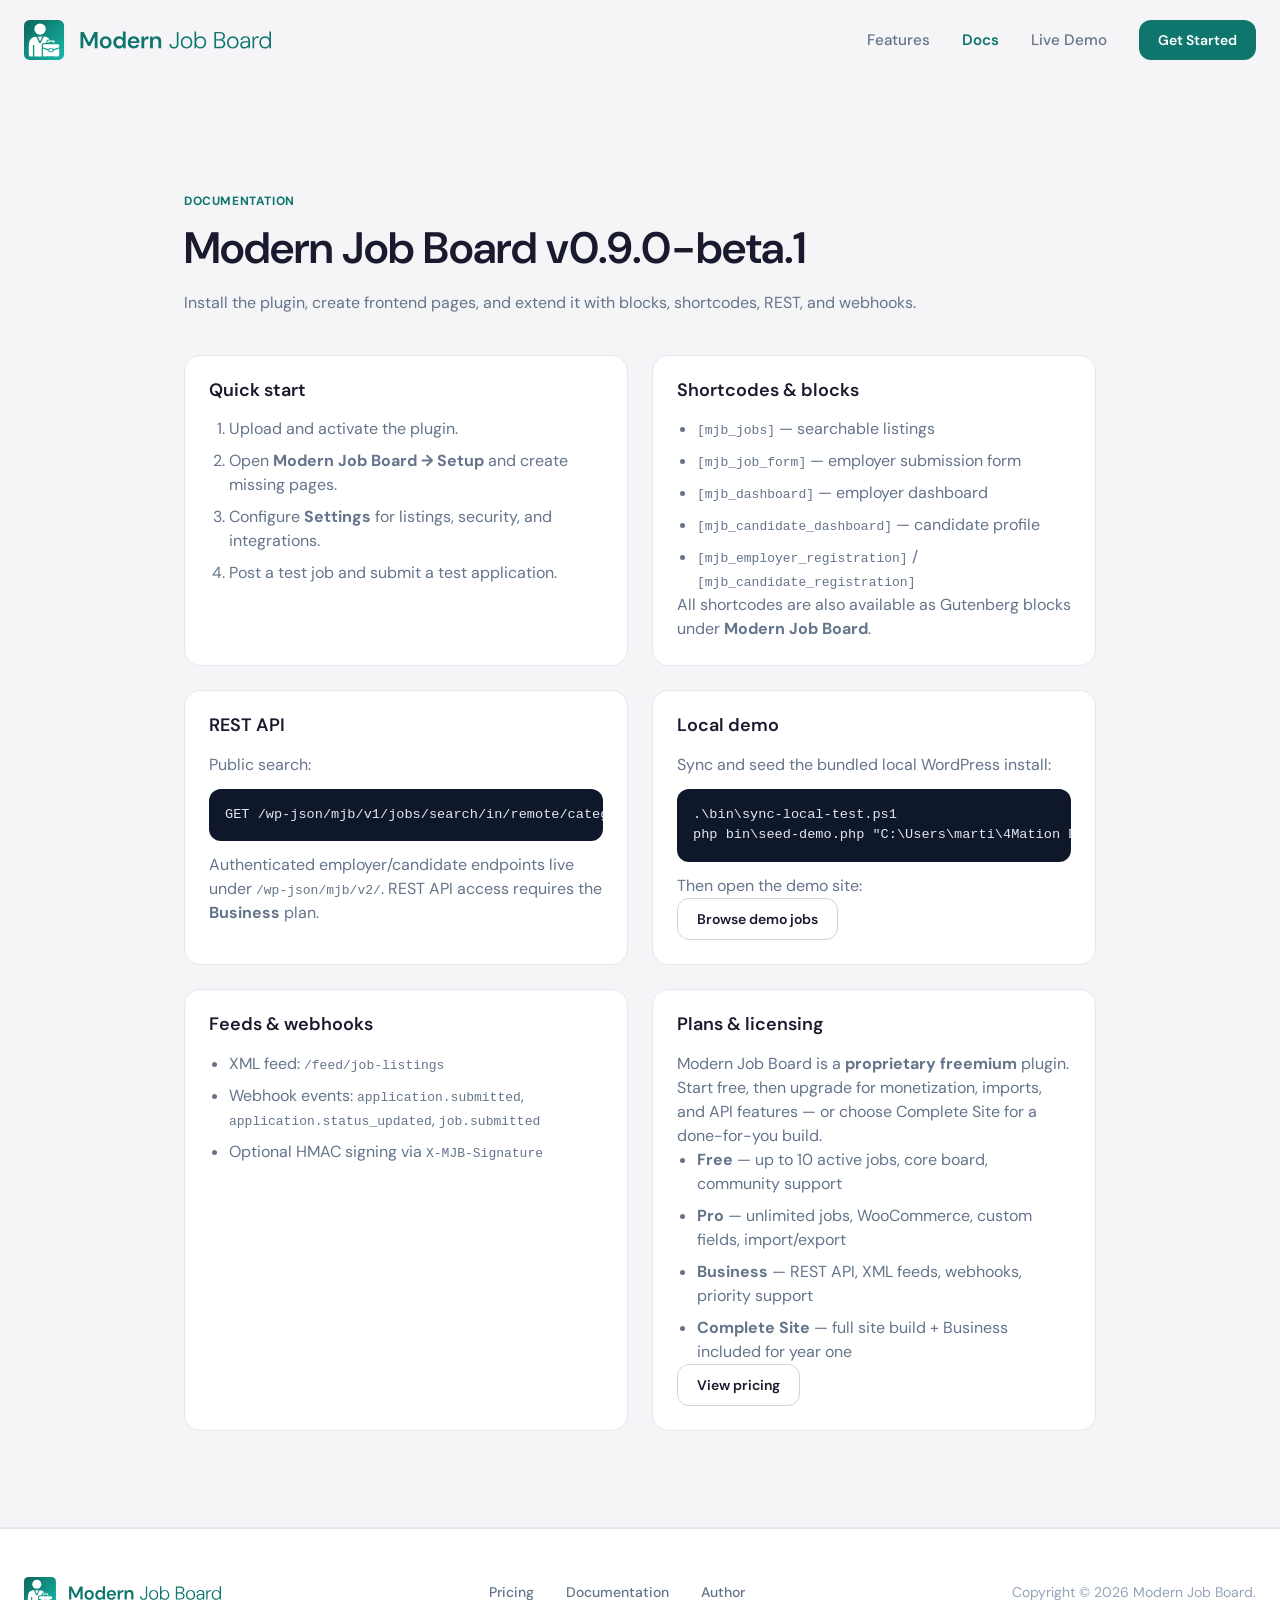
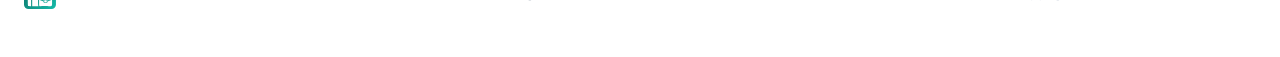
==== docs/index.html @ c2c5f891 "Initial commit: marketing website and docs" ====
<!DOCTYPE html>
<html lang="en">

<head>
    <meta charset="UTF-8">
    <meta name="viewport" content="width=device-width, initial-scale=1.0">
    <title>Documentation – Modern Job Board</title>
    <link rel="preconnect" href="https://fonts.googleapis.com">
    <link rel="preconnect" href="https://fonts.gstatic.com" crossorigin>
    <link
        href="https://fonts.googleapis.com/css2?family=DM+Sans:ital,opsz,wght@0,9..40,400;0,9..40,500;0,9..40,600;0,9..40,700;1,9..40,400&display=swap"
        rel="stylesheet">
    <link rel="stylesheet" href="../css/styles.css">
</head>

<body>
    <nav class="navbar scrolled" id="navbar">
        <div class="container navbar-content">
            <a href="../index.html" class="logo">
                <div class="logo-icon">
                    <img src="../images/MJB%20logo.svg" alt="MJB Logo" />
                </div>
            </a>
            <div class="nav-links desktop-only">
                <a href="../index.html#features">Features</a>
                <a href="index.html" class="active">Docs</a>
                <a href="/jobs/" data-demo-path="/jobs/" target="_blank" rel="noopener noreferrer">Live Demo</a>
                <a href="../index.html#pricing" class="btn btn-primary btn-sm">Get Started</a>
            </div>
        </div>
    </nav>

    <main class="docs-page">
        <section class="section">
            <div class="container docs-container">
                <header class="docs-header">
                    <span class="eyebrow">Documentation</span>
                    <h1>Modern Job Board v0.9.0-beta.1</h1>
                    <p>Install the plugin, create frontend pages, and extend it with blocks, shortcodes, REST, and webhooks.</p>
                </header>

                <div class="docs-grid">
                    <article class="docs-card">
                        <h2>Quick start</h2>
                        <ol class="docs-list">
                            <li>Upload and activate the plugin.</li>
                            <li>Open <strong>Modern Job Board → Setup</strong> and create missing pages.</li>
                            <li>Configure <strong>Settings</strong> for listings, security, and integrations.</li>
                            <li>Post a test job and submit a test application.</li>
                        </ol>
                    </article>

                    <article class="docs-card">
                        <h2>Shortcodes & blocks</h2>
                        <ul class="docs-list">
                            <li><code>[mjb_jobs]</code> — searchable listings</li>
                            <li><code>[mjb_job_form]</code> — employer submission form</li>
                            <li><code>[mjb_dashboard]</code> — employer dashboard</li>
                            <li><code>[mjb_candidate_dashboard]</code> — candidate profile</li>
                            <li><code>[mjb_employer_registration]</code> / <code>[mjb_candidate_registration]</code></li>
                        </ul>
                        <p>All shortcodes are also available as Gutenberg blocks under <strong>Modern Job Board</strong>.</p>
                    </article>

                    <article class="docs-card">
                        <h2>REST API</h2>
                        <p>Public search:</p>
                        <pre class="docs-code">GET /wp-json/mjb/v1/jobs/search/in/remote/category/engineering/type/full-time/</pre>
                        <p>Authenticated employer/candidate endpoints live under <code>/wp-json/mjb/v2/</code>. REST API access requires the <strong>Business</strong> plan.</p>
                    </article>

                    <article class="docs-card">
                        <h2>Local demo</h2>
                        <p>Sync and seed the bundled local WordPress install:</p>
                        <pre class="docs-code">.\bin\sync-local-test.ps1
php bin\seed-demo.php "C:\Users\marti\4Mation Digital\mjb-local-test"</pre>
                        <p>Then open the demo site:</p>
                        <p><a href="/jobs/" data-demo-path="/jobs/" class="btn btn-outline btn-sm">Browse demo jobs</a></p>
                    </article>

                    <article class="docs-card">
                        <h2>Feeds & webhooks</h2>
                        <ul class="docs-list">
                            <li>XML feed: <code>/feed/job-listings</code></li>
                            <li>Webhook events: <code>application.submitted</code>, <code>application.status_updated</code>, <code>job.submitted</code></li>
                            <li>Optional HMAC signing via <code>X-MJB-Signature</code></li>
                        </ul>
                    </article>

                    <article class="docs-card">
                        <h2>Plans &amp; licensing</h2>
                        <p>Modern Job Board is a <strong>proprietary freemium</strong> plugin. Start free, then upgrade for monetization, imports, and API features — or choose Complete Site for a done-for-you build.</p>
                        <ul class="docs-list">
                            <li><strong>Free</strong> — up to 10 active jobs, core board, community support</li>
                            <li><strong>Pro</strong> — unlimited jobs, WooCommerce, custom fields, import/export</li>
                            <li><strong>Business</strong> — REST API, XML feeds, webhooks, priority support</li>
                            <li><strong>Complete Site</strong> — full site build + Business included for year one</li>
                        </ul>
                        <p><a href="../index.html#pricing" class="btn btn-outline btn-sm">View pricing</a></p>
                    </article>
                </div>
            </div>
        </section>
    </main>

    <footer>
        <div class="container footer-content">
            <div class="footer-brand">
                <div class="logo-icon sm">
                    <img src="../images/MJB%20logo.svg" alt="MJB Logo" />
                </div>
            </div>
            <div class="footer-links">
                <a href="../index.html#pricing">Pricing</a>
                <a href="index.html">Documentation</a>
                <a href="https://martinorton.com">Author</a>
            </div>
            <div class="footer-copy">Copyright © 2026 Modern Job Board.</div>
        </div>
    </footer>

    <script src="../js/script.js"></script>
</body>

</html>
---- css/styles.css ----
/* Reset & Variables */
:root {
    --primary: #0F766E;
    --primary-hover: #0d6960;
    --primary-light: rgba(15, 118, 110, 0.08);
    --primary-surface: #E0F2F1;
    --accent: #F97316;
    --accent-light: rgba(249, 115, 22, 0.1);
    --bg-neutral: #F5F5F7;
    --bg-white: #FFFFFF;
    --text-primary: #1a1a2e;
    --text-secondary: #64748b;
    --text-muted: #94a3b8;
    --border: #e2e8f0;
    --border-strong: #cbd5e1;
    --success: #22c55e;

    --font-sans: 'DM Sans', sans-serif;
    --font-serif: var(--font-sans);

    --container-max: 1280px;
    --spacing-section: 6rem;
    --hero-card-accent-bg: #a9d1cf;
    --mjb-hero-edge: 2.5rem;
    --mjb-navbar-height: 5rem;
    --mjb-admin-bar-height: 0px;
    --mjb-header-offset: calc(var(--mjb-admin-bar-height) + var(--mjb-navbar-height));

    --heading-weight: 600;
    --heading-line-height: 1.2;
}

/* WordPress admin bar (logged-in frontend only) */
@media screen and (max-width: 782px) {
    body.admin-bar {
        --mjb-admin-bar-height: var(--wp-admin--admin-bar--height, 46px);
    }
}

@media screen and (min-width: 783px) {
    body.admin-bar {
        --mjb-admin-bar-height: var(--wp-admin--admin-bar--height, 32px);
    }
}

*,
*::before,
*::after {
    box-sizing: border-box;
    margin: 0;
    padding: 0;
}

body {
    font-family: var(--font-sans);
    color: var(--text-primary);
    background-color: var(--bg-neutral);
    line-height: 1.5;
    -webkit-font-smoothing: antialiased;
}

::selection {
    background-color: var(--primary-light);
    color: var(--primary);
}

::-moz-selection {
    background-color: var(--primary-light);
    color: var(--primary);
}

h1,
h2,
h3,
h4,
h5,
h6,
.wp-block-heading {
    font-family: var(--font-sans);
    font-weight: var(--heading-weight);
    line-height: var(--heading-line-height);
    color: var(--text-primary);
}

h1 {
    font-size: clamp(2rem, 4vw, 2.75rem);
}

h2 {
    font-size: clamp(1.625rem, 2.5vw, 2.25rem);
}

h3 {
    font-size: 1.25rem;
}

h4 {
    font-size: 1.125rem;
}

h5 {
    font-size: 1rem;
}

h6 {
    font-size: 0.875rem;
}

a {
    text-decoration: none;
    color: inherit;
    transition: color 0.2s ease;
}

@media (prefers-reduced-motion: reduce) {
    *,
    *::before,
    *::after {
        animation-duration: 0.01ms !important;
        animation-iteration-count: 1 !important;
        transition-duration: 0.01ms !important;
        scroll-behavior: auto !important;
    }

    .reveal {
        opacity: 1;
        transform: none;
    }
}

/* Utilities */
.container,
.wp-block-group.container {
    max-width: var(--container-max);
    margin: 0 auto;
    padding: 0 1.5rem;
    width: 100%;
    box-sizing: border-box;
}

.wp-block-group.container > .wp-block-group__inner-container {
    max-width: none;
    margin: 0;
    padding: 0;
    width: 100%;
    box-sizing: border-box;
}

.wp-block-group.alignfull {
    width: 100%;
    max-width: none;
}

.wp-block-group.alignfull > .wp-block-group__inner-container {
    width: 100%;
    max-width: none;
    padding-left: 0;
    padding-right: 0;
}

.site-main .wp-block-group__inner-container {
    display: contents;
}

.site-main .wp-block-group.alignfull {
    width: 100%;
}

.site-main .wp-block-group.container {
    display: block;
    width: 100%;
}

.site-main .wp-block-html {
    display: block;
    width: 100%;
    max-width: none;
    margin: 0;
}

.section {
    padding: var(--spacing-section) 0;
    border-bottom: 1px solid var(--border);
    scroll-margin-top: var(--mjb-header-offset, 5rem);
}

.bg-white {
    background-color: var(--bg-white);
}

.bg-neutral {
    background-color: var(--bg-neutral);
}

/* Buttons */
.btn {
    display: inline-flex;
    align-items: center;
    gap: 0.5rem;
    padding: 0.75rem 1.5rem;
    border-radius: 0.75rem;
    font-weight: 600;
    font-size: 0.95rem;
    cursor: pointer;
    transition:
        background-color 0.2s ease,
        border-color 0.2s ease,
        color 0.2s ease,
        box-shadow 0.25s cubic-bezier(0.16, 1, 0.3, 1),
        transform 0.2s cubic-bezier(0.16, 1, 0.3, 1);
    border: none;
    will-change: transform;
}

.btn:active,
.btn.is-pressed {
    transform: scale(0.97) translateY(0);
    box-shadow: none;
}

.job-item.is-active,
.job-item:focus-visible {
    background: var(--primary-surface);
    border-color: rgba(15, 118, 110, 0.2);
    outline: 2px solid rgba(15, 118, 110, 0.35);
    outline-offset: 2px;
}

.btn-primary {
    background-color: var(--primary);
    color: white;
}

.btn-primary:hover {
    background-color: var(--primary-hover);
    transform: translateY(-2px);
    box-shadow: 0 8px 16px -4px rgba(15, 118, 110, 0.35);
}

.btn-primary:active {
    transform: scale(0.97) translateY(0);
}

.btn-outline {
    background-color: white;
    border: 1px solid var(--border-strong);
    color: var(--text-primary);
}

.btn-outline:hover {
    border-color: var(--primary);
    background-color: var(--bg-neutral);
    transform: translateY(-2px);
    box-shadow: 0 6px 14px -6px rgba(15, 118, 110, 0.18);
    color: var(--primary);
}

.btn-outline:active {
    transform: scale(0.97) translateY(0);
}

.btn-white {
    background-color: white;
    color: var(--primary);
}

.btn-white:hover {
    background-color: var(--bg-neutral);
    transform: translateY(-2px) scale(1.02);
    box-shadow: 0 8px 20px rgba(0, 0, 0, 0.12);
}

.btn-white:active {
    transform: scale(0.97) translateY(0);
}

.btn-sm {
    padding: 0.6rem 1.2rem;
    font-size: 0.875rem;
}

.btn-lg {
    padding: 0.9rem 2rem;
    font-size: 1rem;
}

.btn-block {
    display: flex;
    width: 100%;
    justify-content: center;
}

/* Navbar */
.navbar {
    position: fixed;
    top: var(--mjb-admin-bar-height);
    left: 0;
    right: 0;
    z-index: 1000;
    padding: 1.25rem 0;
    transition: all 0.3s ease;
}

.navbar.scrolled {
    background-color: rgba(255, 255, 255, 0.9);
    backdrop-filter: blur(10px);
    border-bottom: 1px solid var(--border);
    padding: 0.75rem 0;
    box-shadow: 0 1px 3px rgba(0, 0, 0, 0.05);
}

.navbar-content {
    display: flex;
    justify-content: space-between;
    align-items: center;
}

.logo {
    display: flex;
    align-items: center;
    gap: 0.75rem;
    font-family: var(--font-sans);
    font-size: 1.25rem;
    color: var(--text-primary);
    transition: opacity 0.2s ease, transform 0.2s ease;
}

.logo:hover {
    opacity: 0.88;
    transform: translateY(-1px);
}

.logo-icon {
    height: 2.5rem;
    display: flex;
    align-items: center;
    justify-content: center;
}

.logo-icon img,
.logo-icon .custom-logo {
    height: 100%;
    width: auto;
}

.logo--custom .custom-logo-link {
    display: flex;
    align-items: center;
    line-height: 0;
}

.nav-links {
    display: flex;
    align-items: center;
    gap: 2rem;
}

.nav-links a:not(.btn) {
    position: relative;
    color: var(--text-secondary);
    font-weight: 500;
    font-size: 0.95rem;
    transition: color 0.2s ease;
}

.nav-links a:not(.btn)::after {
    content: "";
    position: absolute;
    left: 0;
    bottom: -0.35rem;
    width: 100%;
    height: 2px;
    border-radius: 1px;
    background: var(--primary);
    transform: scaleX(0);
    transform-origin: left center;
    transition: transform 0.28s cubic-bezier(0.16, 1, 0.3, 1);
}

.nav-links a:not(.btn):hover {
    color: var(--primary);
}

.nav-links a:not(.btn):hover::after {
    transform: scaleX(1);
}

.desktop-only {
    display: flex;
}

.mobile-toggle {
    display: none;
    background: none;
    border: none;
    cursor: pointer;
    color: var(--text-primary);
}

.mobile-menu {
    display: none;
    position: absolute;
    top: 100%;
    left: 0;
    right: 0;
    background: white;
    border-bottom: 1px solid var(--border);
    padding: 1.5rem;
    flex-direction: column;
    gap: 1rem;
    box-shadow: 0 10px 15px -3px rgba(0, 0, 0, 0.1);
}

.mobile-menu.open {
    display: flex;
}

.mobile-link {
    font-size: 1.125rem;
    font-weight: 500;
    padding: 0.5rem 0;
    border-bottom: 1px solid var(--bg-neutral);
}

.hidden {
    display: none;
}

/* Live Demo navbar */
.navbar--demo,
body.mjb-demo .navbar {
    background-color: rgba(255, 255, 255, 0.9);
    backdrop-filter: blur(10px);
    border-bottom: 1px solid var(--border);
    padding: 0.75rem 0;
    box-shadow: 0 1px 3px rgba(0, 0, 0, 0.05);
}

.navbar-content--demo {
    display: grid;
    grid-template-columns: 1fr auto 1fr;
    align-items: center;
    gap: 1.5rem;
}

.navbar-content--demo .logo {
    justify-self: start;
}

.navbar-content--demo .nav-links--center {
    justify-self: center;
}

.navbar-content--demo .nav-actions {
    justify-self: end;
    display: flex;
    align-items: center;
    gap: 0.75rem;
}

.btn-icon {
    justify-content: center;
    min-width: 2.5rem;
    padding-left: 0.6rem;
    padding-right: 0.6rem;
}

.btn-icon .nav-icon {
    display: block;
    flex-shrink: 0;
}

.mobile-link.active {
    color: var(--primary);
    font-weight: 600;
}

/* Hero */
.hero {
    background-color: var(--primary-surface);
    padding-top: 8rem;
    padding-bottom: 5rem;
    overflow: hidden;
}

/* Compact content hero (50% home hero height) */
.mjb-content-hero {
    position: relative;
    width: 100%;
    margin: 0 0 3rem;
    padding: 0;
    overflow: hidden;
    background: var(--primary-surface);
}

.mjb-content-hero__inner {
    position: relative;
    z-index: 2;
    padding-top: calc(var(--mjb-navbar-height, 5rem) + var(--mjb-hero-edge, 2.5rem));
    padding-bottom: var(--mjb-hero-edge, 2.5rem);
}

.mjb-content-hero__title {
    margin: 0 0 0.75rem;
    font-family: var(--font-sans);
    font-size: clamp(2rem, 4vw, 2.75rem);
    line-height: 1.15;
    color: var(--text-primary);
}

.mjb-content-hero__intro {
    margin: 0;
    max-width: 42rem;
    font-size: 1.125rem;
    line-height: 1.6;
    color: var(--text-secondary);
}

.hero-grid {
    display: grid;
    grid-template-columns: 1fr 1fr;
    gap: 5rem;
    align-items: center;
}

.badge {
    display: inline-flex;
    align-items: center;
    gap: 0.5rem;
    background-color: var(--primary-light);
    border: 1px solid rgba(15, 118, 110, 0.2);
    color: var(--primary);
    padding: 0.375rem 0.875rem;
    border-radius: 999px;
    font-size: 0.75rem;
    font-weight: 700;
    text-transform: uppercase;
    letter-spacing: 0.05em;
    margin-bottom: 1.5rem;
}

.badge-dot {
    width: 6px;
    height: 6px;
    background-color: var(--primary);
    border-radius: 50%;
    animation: pulse 2s infinite;
}

@keyframes pulse {
    0% {
        opacity: 1;
    }

    50% {
        opacity: 0.5;
    }

    100% {
        opacity: 1;
    }
}

.hero-title {
    font-size: 3.5rem;
    margin-bottom: 1.5rem;
    color: var(--text-primary);
}

.italic-highlight {
    font-family: var(--font-sans);
    font-style: normal;
    color: var(--primary);
}

.hero-text {
    font-size: 1.125rem;
    color: var(--text-secondary);
    margin-bottom: 2rem;
    max-width: 32rem;
}

.hero-actions {
    display: flex;
    gap: 1rem;
}

.hero-card {
    background: white;
    border: 1px solid var(--border);
    border-radius: 1rem;
    padding: 1.5rem;
    box-shadow: 0 20px 25px -5px rgba(0, 0, 0, 0.1), 0 10px 10px -5px rgba(0, 0, 0, 0.04);
    position: relative;
    z-index: 10;
}

.hero-visual {
    position: relative;
}

.hero-bg-accents>div {
    position: absolute;
    width: 100%;
    height: 100%;
    border-radius: 1rem;
    z-index: 0;
}

.bg-accent-1 {
    top: -20px;
    right: -20px;
    background: rgba(15, 118, 110, 0.05);
    transform: rotate(3deg);
}

.bg-accent-2 {
    bottom: -20px;
    left: -20px;
    background: var(--hero-card-accent-bg);
    transform: rotate(-2deg);
}

.card-header {
    display: flex;
    align-items: center;
    gap: 1rem;
    margin-bottom: 1.5rem;
    padding-bottom: 1rem;
    border-bottom: 1px solid var(--border);
}

.company-logo {
    width: 3rem;
    height: 3rem;
    background: linear-gradient(135deg, var(--primary), #14b8a6);
    color: white;
    border-radius: 0.75rem;
    display: flex;
    align-items: center;
    justify-content: center;
    font-weight: 700;
}

.company-info h4 {
    font-family: var(--font-sans);
    font-size: 1rem;
}

.company-info p {
    font-size: 0.875rem;
    color: var(--text-secondary);
}

.badge-accent {
    margin-left: auto;
    background: var(--accent-light);
    color: var(--accent);
    padding: 0.25rem 0.625rem;
    border-radius: 0.375rem;
    font-size: 0.75rem;
    font-weight: 700;
    text-transform: uppercase;
}

.card-stats {
    display: grid;
    grid-template-columns: repeat(3, 1fr);
    gap: 1rem;
    margin-bottom: 1.5rem;
}

.stat-item {
    background: var(--bg-neutral);
    padding: 0.75rem;
    border-radius: 0.75rem;
    text-center;
}

.stat-val {
    font-weight: 700;
    color: var(--primary);
    font-size: 1.25rem;
}

.stat-lbl {
    font-size: 0.625rem;
    text-transform: uppercase;
    letter-spacing: 0.05em;
    color: var(--text-secondary);
    font-weight: 600;
}

.job-list {
    display: flex;
    flex-direction: column;
    gap: 0.75rem;
}

.job-item {
    display: flex;
    align-items: center;
    gap: 0.75rem;
    padding: 0.75rem;
    background: var(--bg-neutral);
    border-radius: 0.75rem;
    border: 1px solid transparent;
    transition:
        background-color 0.25s ease,
        border-color 0.25s ease,
        transform 0.25s cubic-bezier(0.16, 1, 0.3, 1),
        box-shadow 0.25s ease;
    cursor: pointer;
}

.job-item:hover {
    background: var(--primary-surface);
    border-color: rgba(15, 118, 110, 0.1);
    transform: translateX(3px);
    box-shadow: 0 4px 12px -6px rgba(15, 118, 110, 0.2);
}

.job-list .job-item:first-child .social-share {
    opacity: 1;
    transform: translateX(0);
}

.job-icon {
    width: 2.5rem;
    height: 2.5rem;
    flex: 0 0 2.5rem;
    background: white;
    border: 1px solid var(--border);
    border-radius: 0.5rem;
    display: flex;
    align-items: center;
    justify-content: center;
    color: var(--text-secondary);
    transition: color 0.25s ease, border-color 0.25s ease, transform 0.3s cubic-bezier(0.16, 1, 0.3, 1);
}

.job-icon svg {
    display: block;
}

.job-item:hover .job-icon {
    color: var(--primary);
    border-color: rgba(15, 118, 110, 0.25);
    transform: scale(1.06);
}

.job-info {
    overflow: hidden;
    flex: 1;
}

.job-info h5 {
    font-family: var(--font-sans);
    font-size: 0.875rem;
    color: var(--text-primary);
    white-space: nowrap;
    overflow: hidden;
    text-overflow: ellipsis;
}

.job-info p {
    font-size: 0.75rem;
    color: var(--text-secondary);
    white-space: nowrap;
    overflow: hidden;
    text-overflow: ellipsis;
}

.job-meta {
    margin-left: auto;
    display: flex;
    align-items: center;
    gap: 0.5rem;
}

.social-share {
    display: flex;
    gap: 0.25rem;
    opacity: 0;
    transform: translateX(-10px);
    transition: all 0.3s cubic-bezier(0.16, 1, 0.3, 1);
}

.job-item:hover .social-share {
    opacity: 1;
    transform: translateX(0);
}

.share-btn {
    width: 24px;
    height: 24px;
    display: flex;
    align-items: center;
    justify-content: center;
    background: white;
    border: 1px solid var(--border);
    border-radius: 4px;
    color: var(--primary);
    cursor: pointer;
    transition:
        color 0.2s ease,
        border-color 0.2s ease,
        background-color 0.2s ease,
        transform 0.2s cubic-bezier(0.16, 1, 0.3, 1),
        box-shadow 0.2s ease;
}

.share-btn:hover {
    color: var(--primary);
    border-color: rgba(15, 118, 110, 0.35);
    background: var(--primary-surface);
    transform: scale(1.1);
    box-shadow: 0 2px 6px rgba(15, 118, 110, 0.15);
}

.share-btn:active {
    transform: scale(0.95);
}

.job-tag {
    font-size: 0.625rem;
    font-weight: 500;
    color: var(--text-muted);
    background: white;
    padding: 0.25rem 0.5rem;
    border-radius: 0.25rem;
    border: 1px solid var(--border);
    white-space: nowrap;
}

/* Stats Section */
.stats-grid,
.wp-block-group.stats-grid,
.wp-block-group.container.stats-grid,
.wp-block-group.stats-grid > .wp-block-group__inner-container,
.wp-block-group.container.stats-grid > .wp-block-group__inner-container {
    display: grid;
    grid-template-columns: repeat(2, 1fr);
    gap: 2rem;
}

.stat-block {
    text-center;
    transition: transform 0.35s cubic-bezier(0.16, 1, 0.3, 1);
}

.stat-block:hover {
    transform: translateY(-6px);
}

.stat-block h3 {
    font-size: 2.5rem;
    color: var(--primary);
    margin-bottom: 0.25rem;
    transition: transform 0.35s cubic-bezier(0.16, 1, 0.3, 1);
    display: inline-block;
}

.stat-block:hover h3 {
    transform: scale(1.06);
}

.stat-block p {
    color: var(--text-secondary);
    font-weight: 500;
}

/* Features */
.section-header {
    text-center;
    max-width: 42rem;
    margin: 0 auto 4rem;
}

.eyebrow {
    color: var(--primary);
    font-weight: 700;
    font-size: 0.75rem;
    text-transform: uppercase;
    letter-spacing: 0.05em;
    display: block;
    margin-bottom: 0.75rem;
}

.section-header h2 {
    font-size: 2.5rem;
    margin-bottom: 1rem;
    color: var(--text-primary);
}

.section-header p {
    font-size: 1.125rem;
    color: var(--text-secondary);
}

.features-grid,
.wp-block-group.features-grid,
.wp-block-group.features-grid > .wp-block-group__inner-container {
    display: grid;
    grid-template-columns: 1fr;
    gap: 1.5rem;
}

.feature-card {
    background: white;
    padding: 1.75rem;
    border-radius: 1rem;
    border: 1px solid var(--border);
    transition:
        border-color 0.3s ease,
        box-shadow 0.35s cubic-bezier(0.16, 1, 0.3, 1),
        transform 0.35s cubic-bezier(0.16, 1, 0.3, 1);
    height: 100%;
}

.feature-card:hover {
    border-color: rgba(15, 118, 110, 0.45);
    box-shadow: 0 14px 28px -12px rgba(15, 118, 110, 0.18);
    transform: translateY(-5px);
}

.feature-icon {
    width: 3rem;
    height: 3rem;
    background: var(--primary-surface);
    color: var(--primary);
    border-radius: 0.75rem;
    display: flex;
    align-items: center;
    justify-content: center;
    margin-bottom: 1.25rem;
    transition:
        transform 0.35s cubic-bezier(0.16, 1, 0.3, 1),
        background-color 0.25s ease,
        box-shadow 0.3s ease;
}

.feature-card:hover .feature-icon {
    transform: scale(1.12) rotate(-3deg);
    background: rgba(15, 118, 110, 0.14);
    box-shadow: 0 6px 14px -6px rgba(15, 118, 110, 0.35);
}

.feature-card h3 {
    font-family: var(--font-sans);
    font-size: 1.125rem;
    margin-bottom: 0.5rem;
    color: var(--text-primary);
}

.feature-card p {
    font-size: 0.875rem;
    color: var(--text-secondary);
    line-height: 1.6;
}

/* Comparison */
.comparison-table-wrapper {
    width: 100%;
}

.comparison-table {
    width: 100%;
    max-width: none;
    border: 1px solid var(--border);
    border-radius: 1rem;
    overflow: hidden;
    background: white;
}

.comparison-table .row {
    display: grid;
    grid-template-columns: minmax(0, 1.2fr) minmax(0, 1fr) minmax(0, 1fr);
    width: 100%;
    border-bottom: 1px solid var(--border);
    transition: background-color 0.25s ease;
}

.comparison-table .row:last-child {
    border-bottom: none;
}

.comparison-table .row:not(.header-row):hover {
    background-color: rgba(15, 118, 110, 0.035);
}

.comparison-table .row:not(.header-row):hover .col.mjb {
    background: rgba(15, 118, 110, 0.14);
}

.comparison-table .header-row {
    background: var(--bg-neutral);
    font-weight: 600;
    font-size: 0.875rem;
}

.comparison-table .col {
    padding: 1.25rem 1.5rem;
    display: flex;
    align-items: center;
    gap: 0.5rem;
    min-width: 0;
}

.comparison-table .col.mjb {
    background: var(--primary-light);
    color: var(--primary);
    justify-content: center;
}

.comparison-table .col.saas {
    justify-content: center;
    color: var(--text-muted);
}

.comparison-table .col.highlight {
    color: var(--text-primary);
    font-weight: 500;
}

.icon-check {
    width: 1rem;
    height: 1rem;
    color: var(--success);
}

.icon-minus {
    width: 1rem;
    height: 1rem;
}

/* Developers */
.dev-grid,
.wp-block-group.dev-grid,
.wp-block-group.dev-grid > .wp-block-group__inner-container {
    display: grid;
    grid-template-columns: 1fr;
    gap: 3rem;
    align-items: center;
}

.dev-item {
    margin-bottom: 2.5rem;
    transition: transform 0.3s cubic-bezier(0.16, 1, 0.3, 1);
}

.dev-item:hover {
    transform: translateX(4px);
}

.dev-item h3 {
    font-family: var(--font-sans);
    font-size: 1.25rem;
    margin-bottom: 0.75rem;
    color: var(--text-primary);
    transition: color 0.2s ease;
}

.dev-item:hover h3 {
    color: var(--primary);
}

.dev-item p {
    color: var(--text-secondary);
    line-height: 1.6;
}

.inline-code {
    background: var(--primary-surface);
    color: var(--primary);
    padding: 0.125rem 0.375rem;
    border-radius: 0.25rem;
    font-family: monospace;
    font-size: 0.875rem;
}

.code-window {
    background: #1e293b;
    border-radius: 1rem;
    overflow: hidden;
    box-shadow: 0 20px 25px -5px rgba(0, 0, 0, 0.2);
    transition:
        transform 0.4s cubic-bezier(0.16, 1, 0.3, 1),
        box-shadow 0.4s ease;
}

.code-window:hover {
    transform: translateY(-4px);
    box-shadow: 0 28px 40px -12px rgba(0, 0, 0, 0.35);
}

.window-controls {
    background: #0f172a;
    padding: 0.75rem 1.25rem;
    display: flex;
    gap: 0.5rem;
    border-bottom: 1px solid rgba(255, 255, 255, 0.05);
}

.dot {
    width: 0.625rem;
    height: 0.625rem;
    border-radius: 50%;
}

.red {
    background: #f87171;
}

.yellow {
    background: #fbbf24;
}

.green {
    background: #4ade80;
}

.code-window pre {
    padding: 1.5rem;
    color: #cbd5e1;
    font-family: monospace;
    font-size: 0.875rem;
    overflow-x: auto;
    line-height: 1.6;
}

.comment {
    color: #64748b;
}

.key {
    color: #67e8f9;
}

.string {
    color: #6ee7b7;
}

.number {
    color: #f472b6;
}

.keyword {
    color: #f472b6;
}

.func {
    color: #a78bfa;
}

/* Pricing */
.pricing-grid,
.wp-block-group.pricing-grid,
.wp-block-group.pricing-grid > .wp-block-group__inner-container {
    display: grid;
    grid-template-columns: 1fr;
    gap: 2rem;
    max-width: 72rem;
    margin: 0 auto;
}

.pricing-grid--4,
.wp-block-group.pricing-grid--4,
.wp-block-group.pricing-grid--4 > .wp-block-group__inner-container {
    max-width: 90rem;
}

.pricing-card {
    background: white;
    border: 1px solid var(--border);
    border-radius: 1rem;
    padding: 2rem;
    position: relative;
    display: flex;
    flex-direction: column;
    transition:
        transform 0.35s cubic-bezier(0.16, 1, 0.3, 1),
        box-shadow 0.35s cubic-bezier(0.16, 1, 0.3, 1),
        border-color 0.25s ease;
}

.pricing-card:hover {
    transform: translateY(-6px);
    box-shadow: 0 18px 36px -16px rgba(15, 118, 110, 0.22);
    border-color: rgba(15, 118, 110, 0.35);
}

.pricing-card.pro {
    border: 2px solid var(--primary);
    box-shadow: 0 10px 15px -3px rgba(0, 0, 0, 0.1);
    transform: scale(1.02);
}

.pricing-card.pro:hover {
    transform: translateY(-6px) scale(1.02);
    box-shadow: 0 20px 40px -14px rgba(15, 118, 110, 0.32);
}

.pricing-card--complete {
    border-color: rgba(15, 118, 110, 0.35);
    background: linear-gradient(180deg, #ffffff 0%, var(--primary-surface) 160%);
}

.pricing-card--complete:hover {
    border-color: rgba(15, 118, 110, 0.55);
}

.recommended-badge {
    position: absolute;
    top: 0;
    left: 50%;
    transform: translate(-50%, -50%);
    background: var(--primary);
    color: white;
    padding: 0.25rem 1rem;
    border-radius: 999px;
    font-size: 0.75rem;
    font-weight: 700;
    text-transform: uppercase;
    letter-spacing: 0.03em;
    box-shadow: 0 4px 12px -2px rgba(15, 118, 110, 0.4);
    animation: badge-soft-pulse 2.8s ease-in-out infinite;
}

@keyframes badge-soft-pulse {
    0%,
    100% {
        box-shadow: 0 4px 12px -2px rgba(15, 118, 110, 0.35);
    }

    50% {
        box-shadow: 0 6px 18px -2px rgba(15, 118, 110, 0.55);
    }
}

.pricing-card h3 {
    font-family: var(--font-sans);
    font-size: 1.5rem;
    margin-bottom: 0.25rem;
    color: var(--text-primary);
}

.price-sub {
    font-size: 0.875rem;
    color: var(--text-secondary);
    margin-bottom: 1.5rem;
}

.price {
    font-family: var(--font-sans);
    font-size: 3rem;
    color: var(--text-primary);
    margin-bottom: 2rem;
    line-height: 1.1;
}

.price--setup {
    font-size: 1.75rem;
    margin-bottom: 0.5rem;
}

.price .period {
    font-family: var(--font-sans);
    font-size: 1rem;
    color: var(--text-secondary);
    font-weight: 500;
}

.price-note {
    font-size: 0.8125rem;
    color: var(--text-secondary);
    margin: 0 0 1.5rem;
    line-height: 1.45;
}

.price-features {
    list-style: none;
    margin-bottom: 2rem;
    flex-grow: 1;
}

.price-features li {
    display: flex;
    align-items: flex-start;
    gap: 0.75rem;
    margin-bottom: 0.85rem;
    font-size: 0.8125rem;
    color: var(--text-secondary);
    line-height: 1.45;
    transition: color 0.2s ease, transform 0.2s ease;
}

.price-features li:hover {
    color: var(--text-primary);
}

.price-features li.is-unavailable {
    opacity: 0.55;
}

.price-features li.is-unavailable:hover {
    color: var(--text-secondary);
}

.price-features li.is-unavailable .check-icon {
    color: var(--text-secondary);
    background: rgba(100, 116, 139, 0.12);
}

.price-features li.is-unavailable .check-icon::after {
    /* Fixed-size minus glyph so unavailable icons match check width */
    -webkit-mask-image: url("data:image/svg+xml,%3Csvg xmlns='http://www.w3.org/2000/svg' viewBox='0 0 24 24' fill='none' stroke='black' stroke-width='3' stroke-linecap='round'%3E%3Cline x1='5' y1='12' x2='19' y2='12'/%3E%3C/svg%3E");
    mask-image: url("data:image/svg+xml,%3Csvg xmlns='http://www.w3.org/2000/svg' viewBox='0 0 24 24' fill='none' stroke='black' stroke-width='3' stroke-linecap='round'%3E%3Cline x1='5' y1='12' x2='19' y2='12'/%3E%3C/svg%3E");
}

/* Even check/minus circles: fixed flex basis, SVG mask (no glyph-width skew) */
.check-icon {
    color: var(--success);
    background: rgba(34, 197, 94, 0.1);
    width: 1.25rem;
    height: 1.25rem;
    min-width: 1.25rem;
    min-height: 1.25rem;
    flex: 0 0 1.25rem;
    border-radius: 50%;
    display: inline-flex;
    align-items: center;
    justify-content: center;
    font-size: 0;
    line-height: 0;
    overflow: hidden;
    transition:
        transform 0.25s cubic-bezier(0.16, 1, 0.3, 1),
        background-color 0.2s ease,
        color 0.2s ease,
        box-shadow 0.25s ease;
}

.check-icon::after {
    content: "";
    display: block;
    width: 0.7rem;
    height: 0.7rem;
    flex: 0 0 0.7rem;
    background-color: currentColor;
    -webkit-mask-image: url("data:image/svg+xml,%3Csvg xmlns='http://www.w3.org/2000/svg' viewBox='0 0 24 24' fill='none' stroke='black' stroke-width='3' stroke-linecap='round' stroke-linejoin='round'%3E%3Cpolyline points='20 6 9 17 4 12'/%3E%3C/svg%3E");
    mask-image: url("data:image/svg+xml,%3Csvg xmlns='http://www.w3.org/2000/svg' viewBox='0 0 24 24' fill='none' stroke='black' stroke-width='3' stroke-linecap='round' stroke-linejoin='round'%3E%3Cpolyline points='20 6 9 17 4 12'/%3E%3C/svg%3E");
    -webkit-mask-size: contain;
    mask-size: contain;
    -webkit-mask-repeat: no-repeat;
    mask-repeat: no-repeat;
    -webkit-mask-position: center;
    mask-position: center;
}

.price-features li:hover .check-icon {
    transform: scale(1.12);
    box-shadow: 0 2px 8px -2px rgba(34, 197, 94, 0.45);
}

.price-features li.is-unavailable:hover .check-icon {
    box-shadow: none;
}

/* Stagger feature rows when pricing card scrolls into view */
.pricing-card.reveal.visible .price-features li {
    animation: price-feature-in 0.42s cubic-bezier(0.16, 1, 0.3, 1) both;
}

.pricing-card.reveal.visible .price-features li:nth-child(1) { animation-delay: 0.04s; }
.pricing-card.reveal.visible .price-features li:nth-child(2) { animation-delay: 0.08s; }
.pricing-card.reveal.visible .price-features li:nth-child(3) { animation-delay: 0.12s; }
.pricing-card.reveal.visible .price-features li:nth-child(4) { animation-delay: 0.16s; }
.pricing-card.reveal.visible .price-features li:nth-child(5) { animation-delay: 0.2s; }
.pricing-card.reveal.visible .price-features li:nth-child(6) { animation-delay: 0.24s; }
.pricing-card.reveal.visible .price-features li:nth-child(7) { animation-delay: 0.28s; }
.pricing-card.reveal.visible .price-features li:nth-child(8) { animation-delay: 0.32s; }

@keyframes price-feature-in {
    from {
        opacity: 0;
        transform: translateX(-8px);
    }

    to {
        opacity: 1;
        transform: translateX(0);
    }
}

/* CTA */
.cta-section {
    background-color: var(--primary);
    color: white;
    text-center;
    padding: 6rem 1.5rem;
}

.cta-section h2 {
    font-family: var(--font-sans);
    font-size: 3rem;
    margin-bottom: 1.5rem;
    color: white;
}

.cta-section p {
    font-size: 1.125rem;
    opacity: 0.9;
    max-width: 40rem;
    margin: 0 auto 2.5rem;
}

/* Footer */
footer {
    border-top: 1px solid var(--border);
    padding: 3rem 0;
    background: white;
}

.footer-content {
    display: flex;
    flex-direction: column;
    align-items: center;
    gap: 2rem;
}

.footer-brand {
    display: flex;
    align-items: center;
    gap: 0.5rem;
    font-family: var(--font-sans);
    font-size: 1.125rem;
    color: var(--text-primary);
}

.logo-icon.sm {
    height: 2rem;
    width: auto;
    background: none;
    border: none;
}

.footer-links {
    display: flex;
    gap: 2rem;
    flex-wrap: wrap;
    justify-content: center;
}

.footer-links a {
    position: relative;
    color: var(--text-secondary);
    font-size: 0.875rem;
    font-weight: 500;
    transition: color 0.2s ease;
}

.footer-links a::after {
    content: "";
    position: absolute;
    left: 0;
    bottom: -0.2rem;
    width: 100%;
    height: 1px;
    background: currentColor;
    transform: scaleX(0);
    transform-origin: left center;
    transition: transform 0.25s cubic-bezier(0.16, 1, 0.3, 1);
}

.footer-links a:hover {
    color: var(--primary);
}

.footer-links a:hover::after {
    transform: scaleX(1);
}

.footer-copy {
    color: var(--text-muted);
    font-size: 0.875rem;
}

/* Reveal Animation */
.reveal {
    opacity: 0;
    transform: translateY(30px);
    transition: opacity 0.8s cubic-bezier(0.16, 1, 0.3, 1), transform 0.8s cubic-bezier(0.16, 1, 0.3, 1);
}

.reveal.visible {
    opacity: 1;
    transform: translateY(0);
}

.delay-1 {
    transition-delay: 0.1s;
}

.delay-2 {
    transition-delay: 0.2s;
}

.delay-3 {
    transition-delay: 0.3s;
}

/* Responsive */
@media (min-width: 768px) {
    .mobile-toggle {
        display: none;
    }

    .desktop-only {
        display: flex;
    }

    .hero-title {
        font-size: 4rem;
    }

    .stats-grid,
    .wp-block-group.stats-grid,
    .wp-block-group.container.stats-grid,
    .wp-block-group.stats-grid > .wp-block-group__inner-container,
    .wp-block-group.container.stats-grid > .wp-block-group__inner-container {
        grid-template-columns: repeat(4, 1fr);
    }

    .features-grid,
    .wp-block-group.features-grid,
    .wp-block-group.features-grid > .wp-block-group__inner-container {
        grid-template-columns: repeat(2, 1fr);
    }

    .footer-content {
        flex-direction: row;
        justify-content: space-between;
    }
}

@media (min-width: 1024px) {
    .hero-grid {
        grid-template-columns: 1fr 1fr;
    }

    .features-grid,
    .wp-block-group.features-grid,
    .wp-block-group.features-grid > .wp-block-group__inner-container {
        grid-template-columns: repeat(3, 1fr);
    }

    .dev-grid,
    .wp-block-group.dev-grid,
    .wp-block-group.dev-grid > .wp-block-group__inner-container {
        grid-template-columns: 1fr 1fr;
    }

    .pricing-grid,
    .wp-block-group.pricing-grid,
    .wp-block-group.pricing-grid > .wp-block-group__inner-container {
        grid-template-columns: repeat(3, 1fr);
    }

    .pricing-grid--4,
    .wp-block-group.pricing-grid--4,
    .wp-block-group.pricing-grid--4 > .wp-block-group__inner-container {
        grid-template-columns: repeat(2, 1fr);
    }

    .pricing-card.pro {
        transform: none;
    }

    .pricing-card.pro:hover {
        transform: translateY(-6px);
    }
}

@media (min-width: 1200px) {
    .pricing-grid--4,
    .wp-block-group.pricing-grid--4,
    .wp-block-group.pricing-grid--4 > .wp-block-group__inner-container {
        grid-template-columns: repeat(4, 1fr);
        gap: 1.25rem;
    }

    .pricing-grid--4 .pricing-card,
    .wp-block-group.pricing-grid--4 .pricing-card {
        padding: 1.5rem;
    }

    .pricing-grid--4 .price:not(.price--setup) {
        font-size: 2.25rem;
    }
}

@media (max-width: 767px) {
    .desktop-only {
        display: none;
    }

    .mobile-toggle {
        display: block;
    }

    .navbar-content--demo {
        display: flex;
        justify-content: space-between;
    }

    .hero {
        padding-top: 6rem;
        text-align: center;
    }

    .hero-grid {
        grid-template-columns: 1fr;
        gap: 3rem;
    }

    .hero-actions {
        justify-content: center;
    }

    .hero-text {
        margin-left: auto;
        margin-right: auto;
    }

    .social-share {
        display: none;
    }

    /* Hide share buttons on mobile for cleaner UI */
}

/* Back to Top */
.back-to-top {
    position: fixed;
    bottom: 2rem;
    right: 2rem;
    width: 3rem;
    height: 3rem;
    background-color: var(--primary);
    color: white;
    border: none;
    border-radius: 0.75rem;
    display: flex;
    align-items: center;
    justify-content: center;
    cursor: pointer;
    box-shadow: 0 4px 6px rgba(15, 118, 110, 0.2);
    opacity: 0;
    pointer-events: none;
    transform: translateY(10px);
    transition: all 0.3s ease;
    z-index: 900;
}

.back-to-top.visible {
    opacity: 1;
    pointer-events: auto;
    transform: translateY(0);
}

.back-to-top:hover {
    background-color: var(--primary-hover);
    transform: translateY(-2px);
    box-shadow: 0 6px 10px rgba(15, 118, 110, 0.3);
}

@media (max-width: 767px) {
    .back-to-top {
        bottom: 1.5rem;
        right: 1.5rem;
    }
}

.docs-page {
    padding-top: 6rem;
}

.docs-container {
    max-width: 960px;
}

.docs-header {
    margin-bottom: 2.5rem;
}

.docs-header h1 {
    margin: 0.5rem 0 1rem;
}

.docs-header p,
.docs-card p {
    color: var(--text-secondary);
}

.docs-grid {
    display: grid;
    gap: 1.5rem;
}

.docs-card {
    background: var(--bg-white);
    border: 1px solid var(--border);
    border-radius: 1rem;
    padding: 1.5rem;
}

.docs-card h2 {
    font-family: var(--font-sans);
    font-size: 1.125rem;
    margin-bottom: 1rem;
}

.docs-list {
    padding-left: 1.25rem;
    color: var(--text-secondary);
}

.docs-list li + li {
    margin-top: 0.5rem;
}

.docs-code,
.docs-card pre {
    background: #0f172a;
    color: #e2e8f0;
    padding: 1rem;
    border-radius: 0.75rem;
    overflow-x: auto;
    font-size: 0.85rem;
    line-height: 1.5;
    margin: 0.75rem 0;
}

.nav-links a.active {
    color: var(--primary);
    font-weight: 600;
}

@media (min-width: 768px) {
    .docs-grid {
        grid-template-columns: repeat(2, minmax(0, 1fr));
    }
}

/* Content pages (jobs, docs, shortcode pages) */
.site-main--content {
    padding-top: 0;
    padding-bottom: 5rem;
}

.site-main--content .entry-title {
    font-size: clamp(2rem, 4vw, 2.5rem);
    margin: 0 0 1rem;
    color: var(--text-primary);
}

.site-main--content .entry-content {
    font-size: 1rem;
    line-height: 1.6;
    color: var(--text-secondary);
}

.site-main--content .entry-content > * + * {
    margin-top: 1rem;
}

.site-main--content .entry-content h2 {
    font-size: 1.75rem;
    margin-top: 2.5rem;
    margin-bottom: 1rem;
    color: var(--text-primary);
}

.site-main--content .entry-content h3 {
    font-family: var(--font-sans);
    font-size: 1.125rem;
    line-height: 1.3;
    margin-top: 2rem;
    margin-bottom: 0.75rem;
    color: var(--text-primary);
}

.site-main--content .entry-content p,
.site-main--content .entry-content li {
    line-height: 1.6;
}

.site-main--content .entry-content ul,
.site-main--content .entry-content ol {
    padding-left: 1.25rem;
}

.site-main--content .entry-content li + li {
    margin-top: 0.5rem;
}
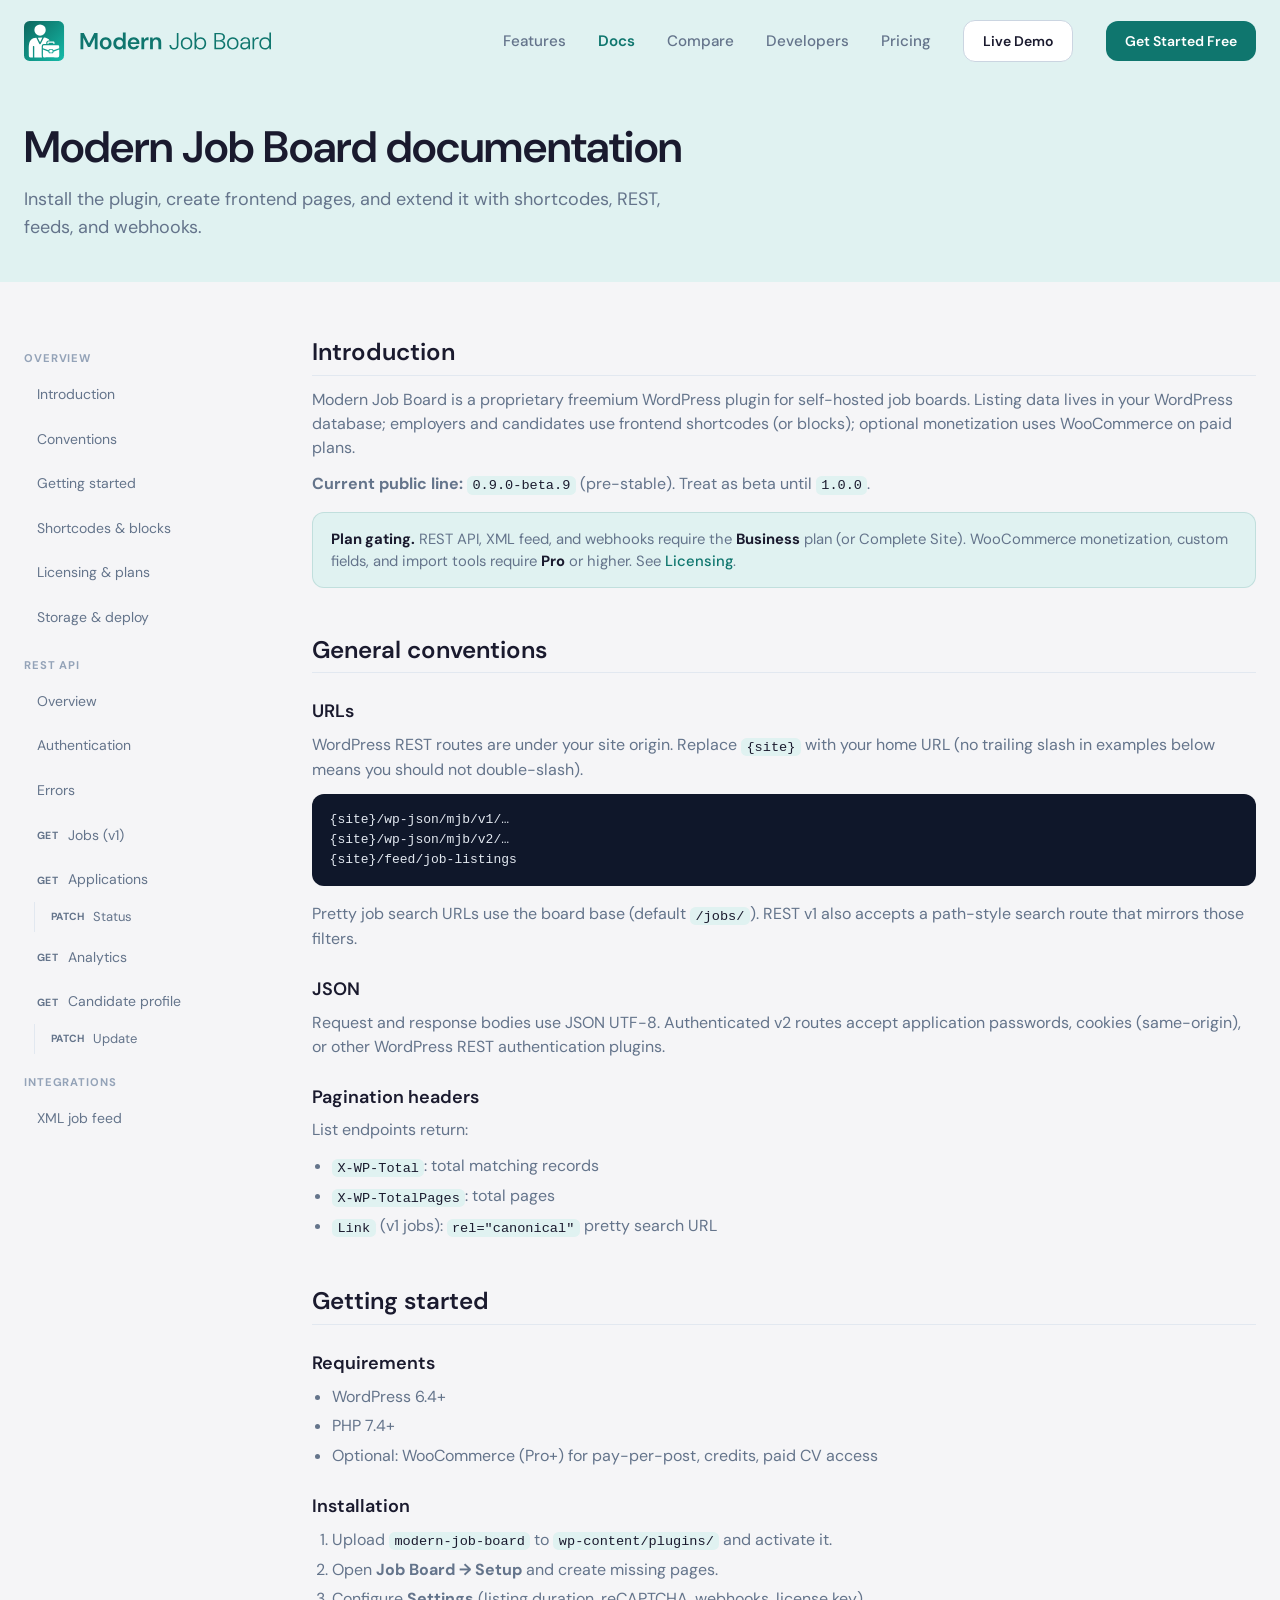
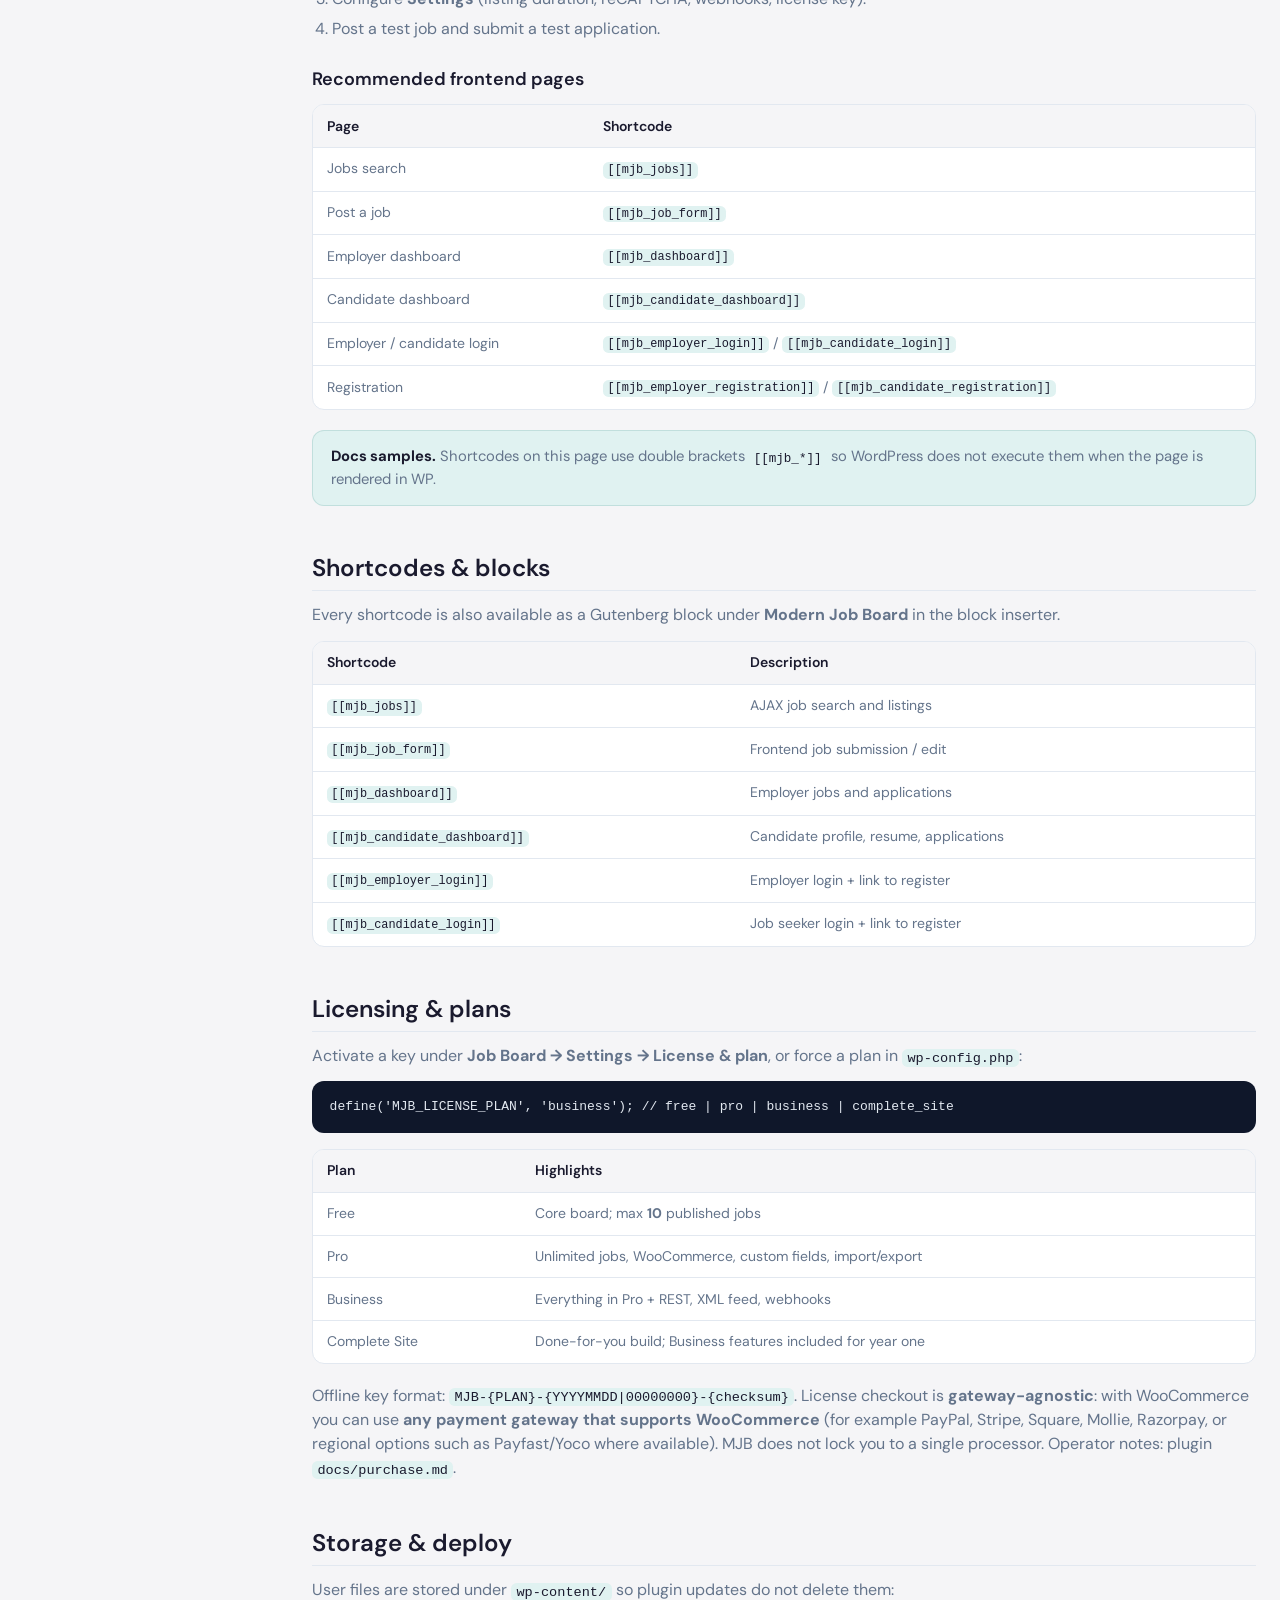
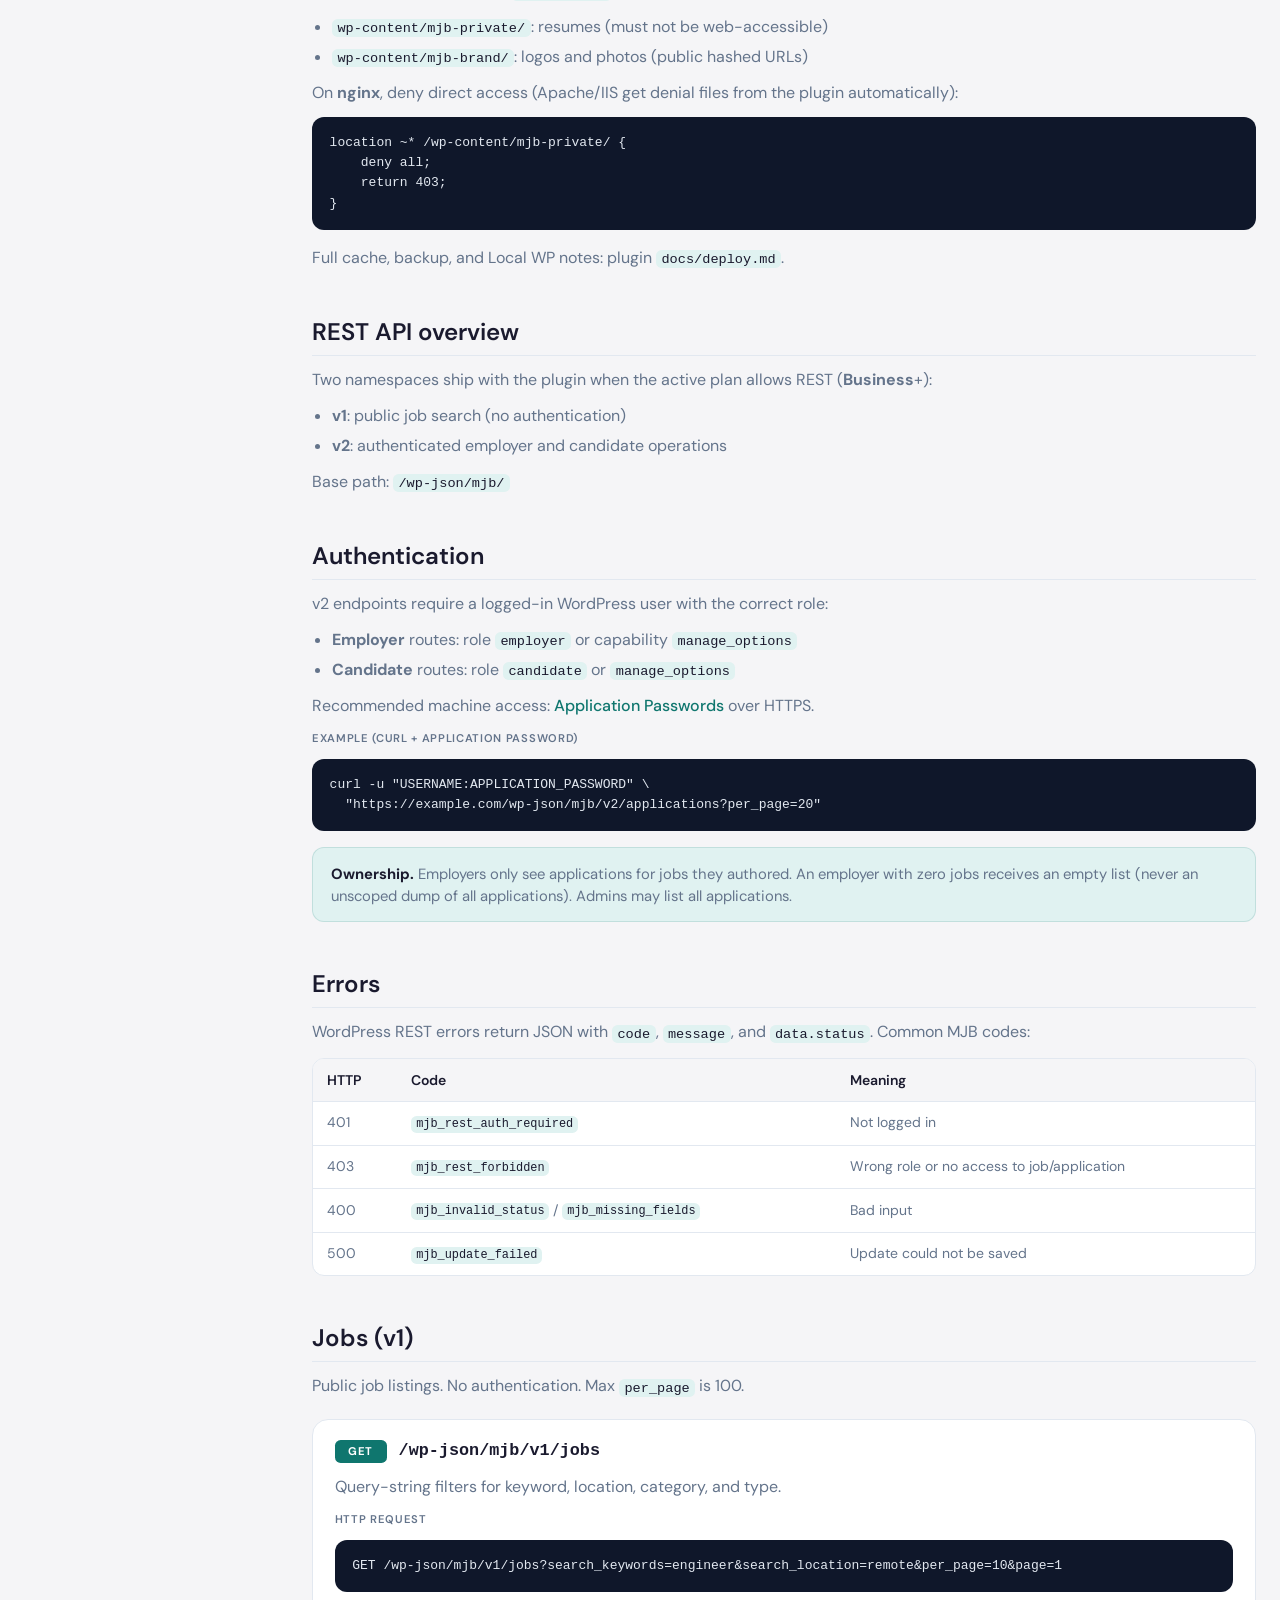
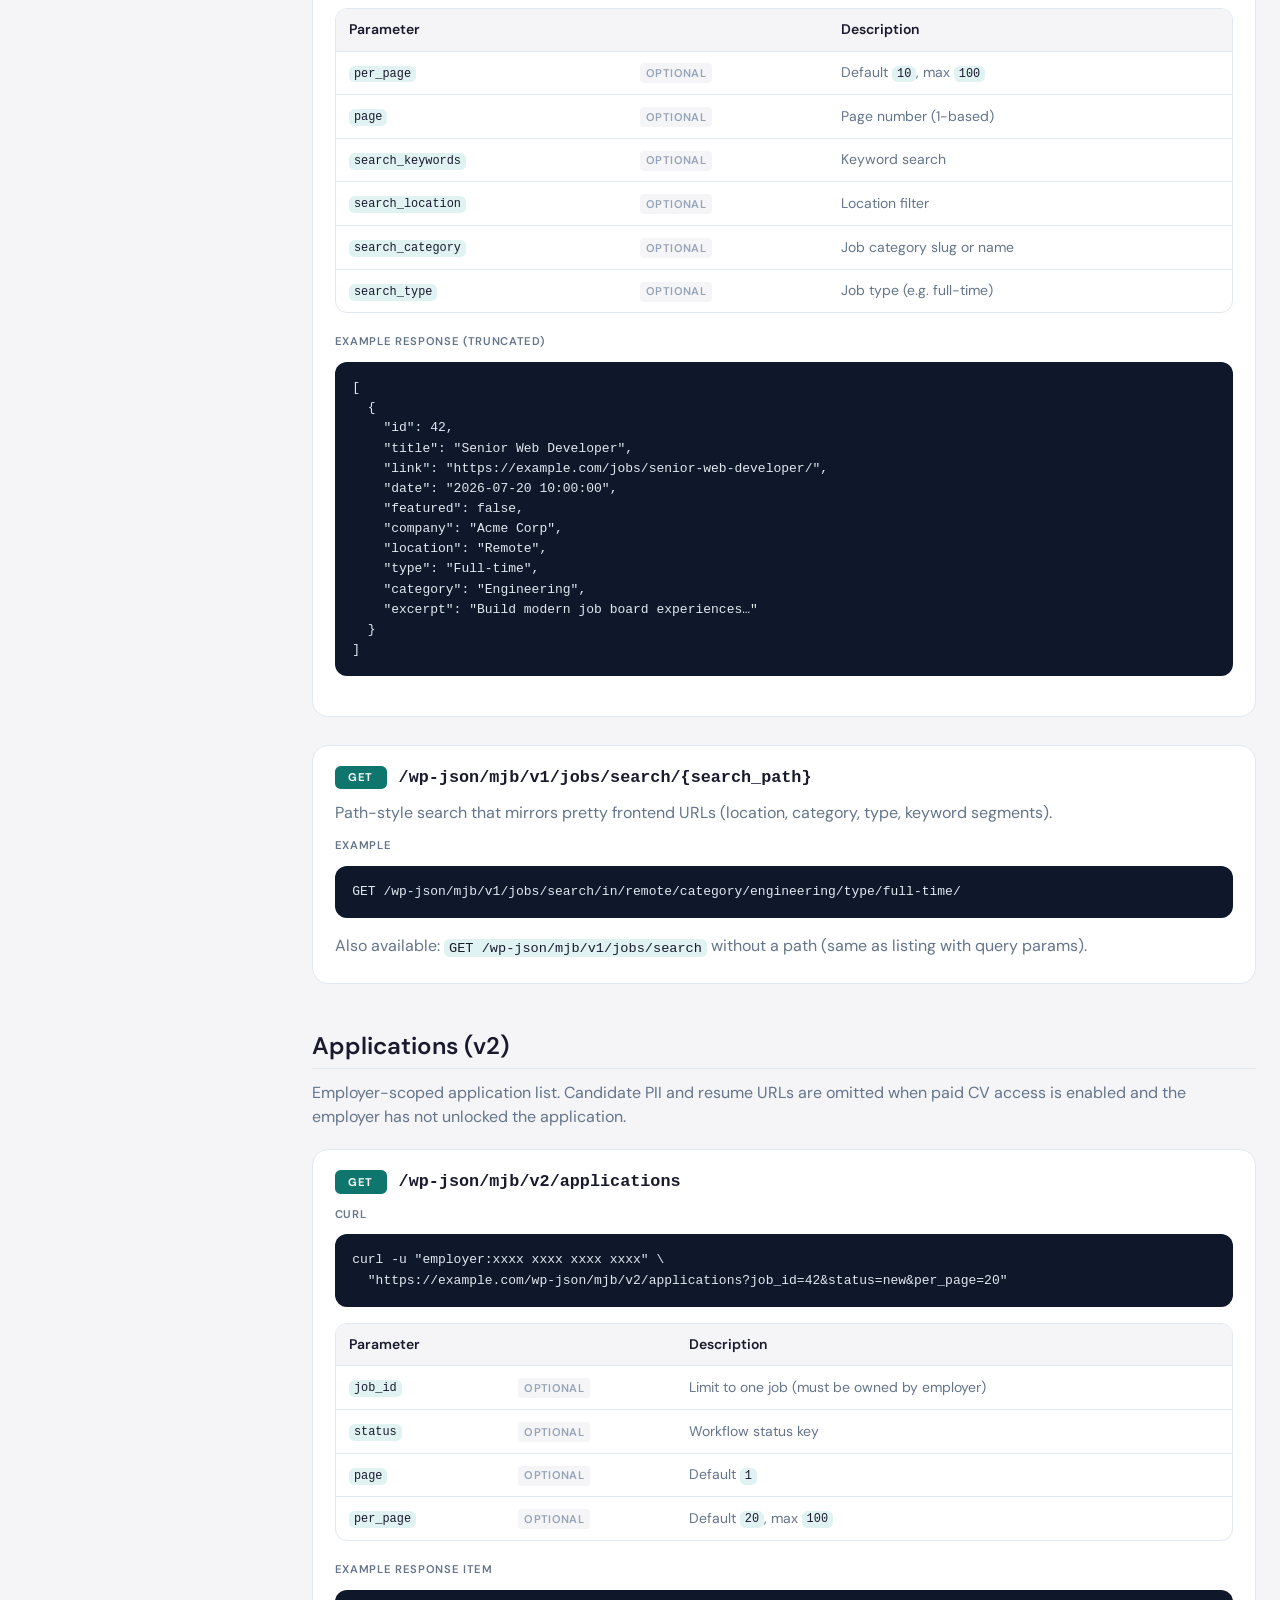
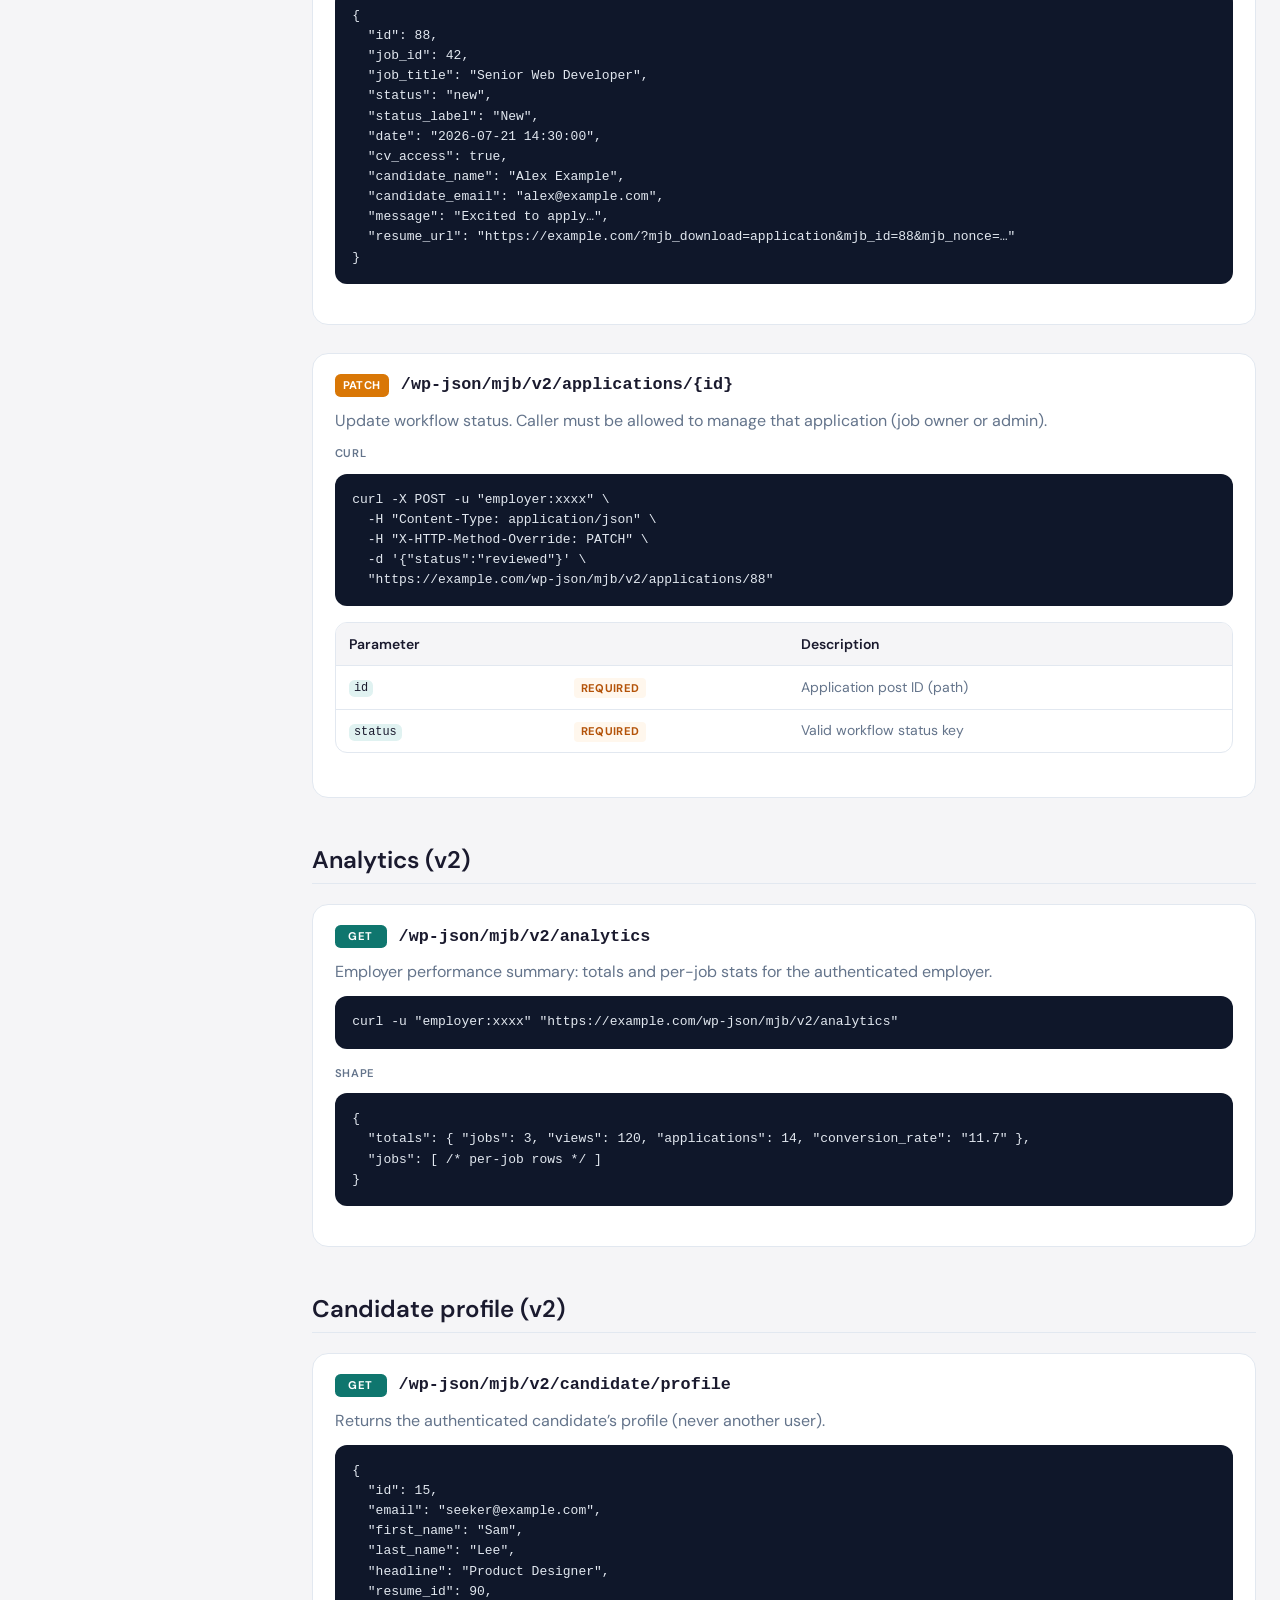
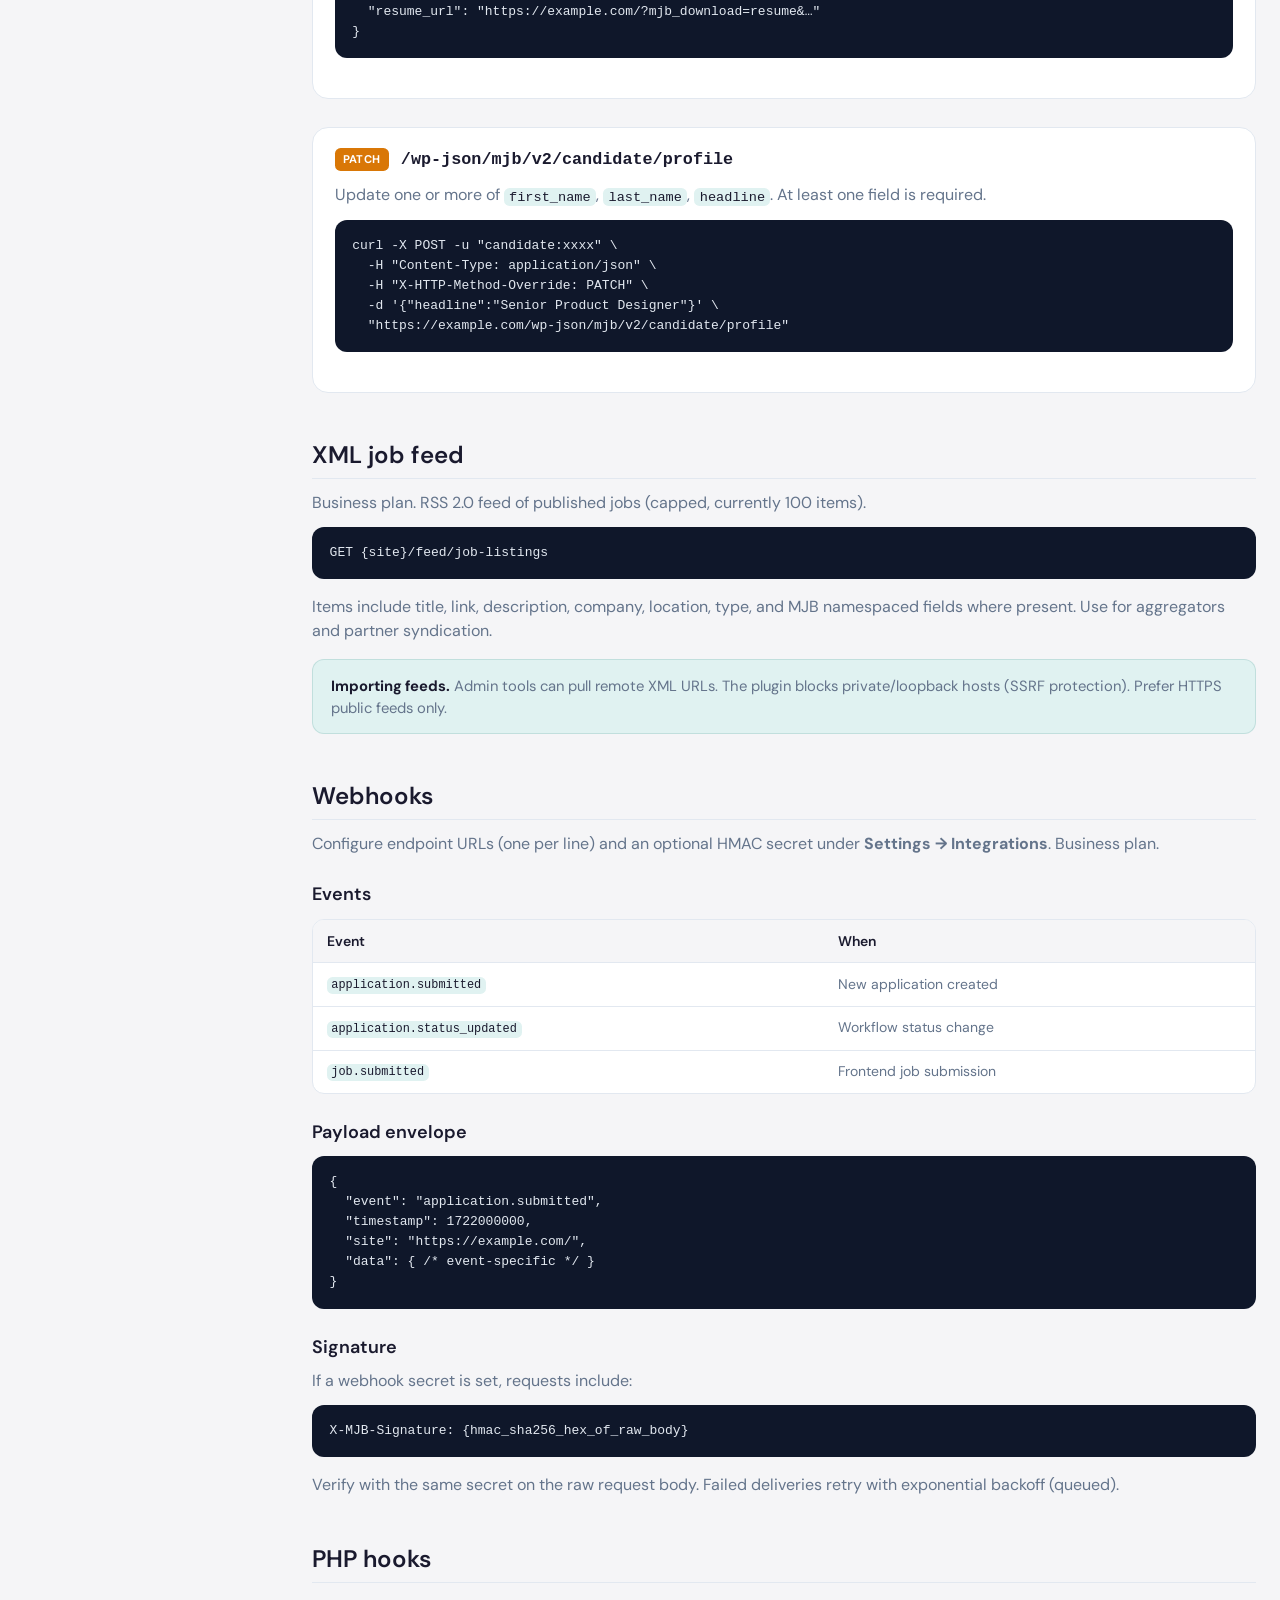
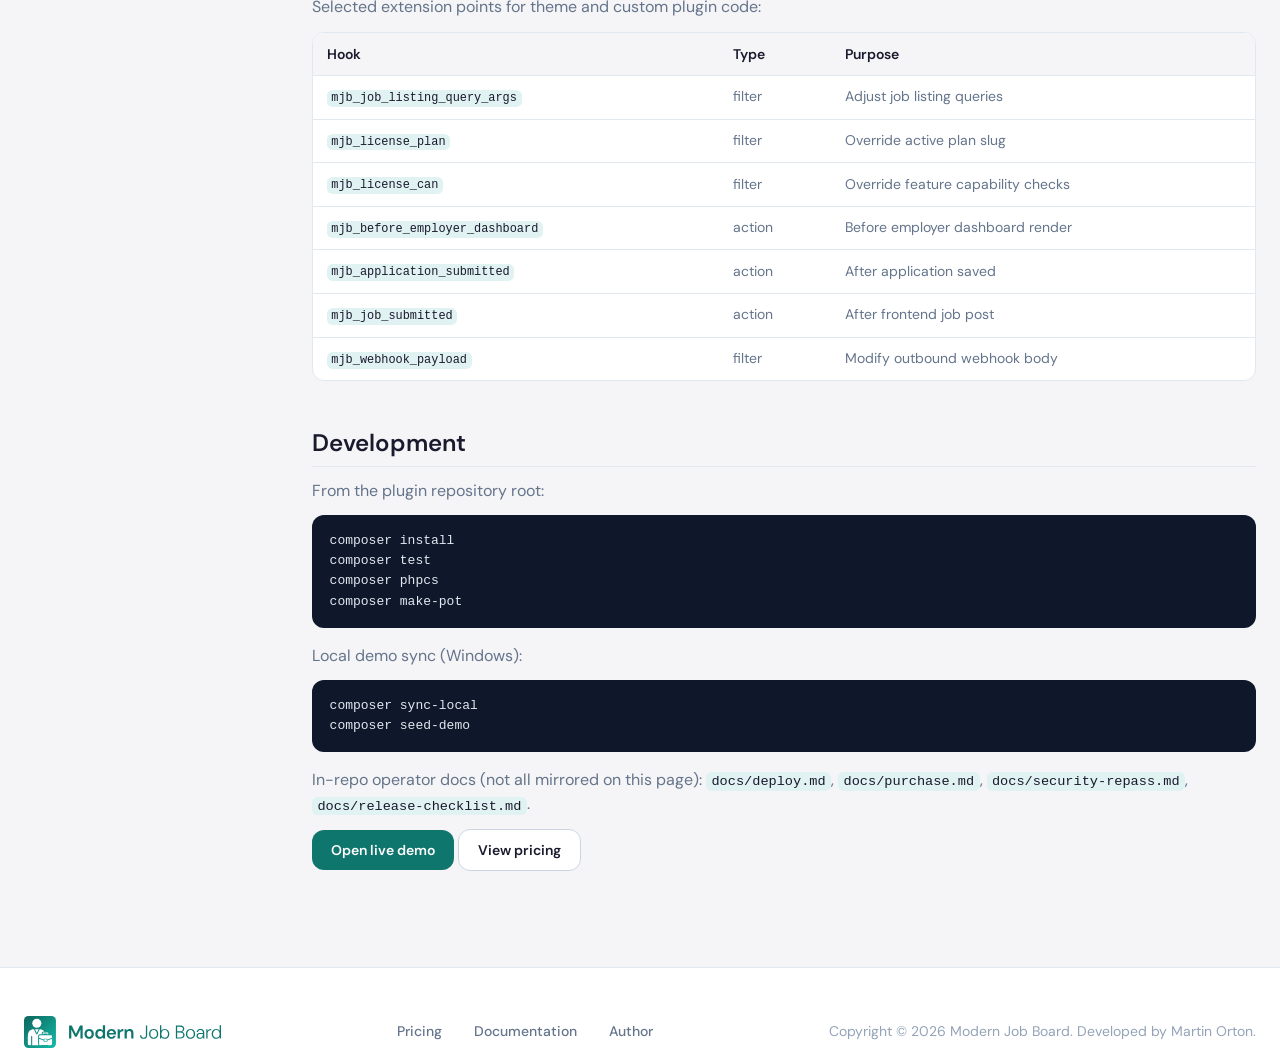
==== commit 473530af: "chore: publish marketing site updates Landing, docs, and CSS in sync with the theme; add changelog." ====
--- a/docs/index.html
+++ b/docs/index.html
@@ -4,103 +4,695 @@
 <head>
     <meta charset="UTF-8">
     <meta name="viewport" content="width=device-width, initial-scale=1.0">
-    <title>Documentation – Modern Job Board</title>
+    <title>Documentation - Modern Job Board</title>
+    <meta name="description" content="Reference guide for Modern Job Board: install, shortcodes, REST API, webhooks, feeds, and deploy notes.">
     <link rel="preconnect" href="https://fonts.googleapis.com">
     <link rel="preconnect" href="https://fonts.gstatic.com" crossorigin>
     <link
         href="https://fonts.googleapis.com/css2?family=DM+Sans:ital,opsz,wght@0,9..40,400;0,9..40,500;0,9..40,600;0,9..40,700;1,9..40,400&display=swap"
         rel="stylesheet">
     <link rel="stylesheet" href="../css/styles.css">
+    <link rel="icon" href="../images/favicon.svg" type="image/svg+xml">
 </head>
 
-<body>
+<body class="docs-body">
     <nav class="navbar scrolled" id="navbar">
         <div class="container navbar-content">
-            <a href="../index.html" class="logo">
+            <a href="/" class="logo">
                 <div class="logo-icon">
-                    <img src="../images/MJB%20logo.svg" alt="MJB Logo" />
+                    <img src="../images/MJB%20logo.svg" alt="Modern Job Board" />
                 </div>
             </a>
             <div class="nav-links desktop-only">
-                <a href="../index.html#features">Features</a>
-                <a href="index.html" class="active">Docs</a>
-                <a href="/jobs/" data-demo-path="/jobs/" target="_blank" rel="noopener noreferrer">Live Demo</a>
-                <a href="../index.html#pricing" class="btn btn-primary btn-sm">Get Started</a>
+                <a href="/#features">Features</a>
+                <a href="/docs/" class="active" aria-current="page">Docs</a>
+                <a href="/#comparison">Compare</a>
+                <a href="/#developers">Developers</a>
+                <a href="/#pricing">Pricing</a>
+                <a href="/jobs/" data-demo-path="/jobs/" target="_blank" rel="noopener noreferrer" class="btn btn-outline btn-sm">Live Demo</a>
+                <a href="/#pricing" class="btn btn-primary btn-sm">Get Started Free</a>
             </div>
         </div>
     </nav>
 
     <main class="docs-page">
-        <section class="section">
-            <div class="container docs-container">
-                <header class="docs-header">
-                    <span class="eyebrow">Documentation</span>
-                    <h1>Modern Job Board v0.9.0-beta.1</h1>
-                    <p>Install the plugin, create frontend pages, and extend it with blocks, shortcodes, REST, and webhooks.</p>
-                </header>
-
-                <div class="docs-grid">
-                    <article class="docs-card">
-                        <h2>Quick start</h2>
-                        <ol class="docs-list">
-                            <li>Upload and activate the plugin.</li>
-                            <li>Open <strong>Modern Job Board → Setup</strong> and create missing pages.</li>
-                            <li>Configure <strong>Settings</strong> for listings, security, and integrations.</li>
-                            <li>Post a test job and submit a test application.</li>
-                        </ol>
-                    </article>
-
-                    <article class="docs-card">
-                        <h2>Shortcodes & blocks</h2>
-                        <ul class="docs-list">
-                            <li><code>[mjb_jobs]</code> — searchable listings</li>
-                            <li><code>[mjb_job_form]</code> — employer submission form</li>
-                            <li><code>[mjb_dashboard]</code> — employer dashboard</li>
-                            <li><code>[mjb_candidate_dashboard]</code> — candidate profile</li>
-                            <li><code>[mjb_employer_registration]</code> / <code>[mjb_candidate_registration]</code></li>
-                        </ul>
-                        <p>All shortcodes are also available as Gutenberg blocks under <strong>Modern Job Board</strong>.</p>
-                    </article>
-
-                    <article class="docs-card">
-                        <h2>REST API</h2>
-                        <p>Public search:</p>
-                        <pre class="docs-code">GET /wp-json/mjb/v1/jobs/search/in/remote/category/engineering/type/full-time/</pre>
-                        <p>Authenticated employer/candidate endpoints live under <code>/wp-json/mjb/v2/</code>. REST API access requires the <strong>Business</strong> plan.</p>
-                    </article>
-
-                    <article class="docs-card">
-                        <h2>Local demo</h2>
-                        <p>Sync and seed the bundled local WordPress install:</p>
-                        <pre class="docs-code">.\bin\sync-local-test.ps1
-php bin\seed-demo.php "C:\Users\marti\4Mation Digital\mjb-local-test"</pre>
-                        <p>Then open the demo site:</p>
-                        <p><a href="/jobs/" data-demo-path="/jobs/" class="btn btn-outline btn-sm">Browse demo jobs</a></p>
-                    </article>
-
-                    <article class="docs-card">
-                        <h2>Feeds & webhooks</h2>
-                        <ul class="docs-list">
-                            <li>XML feed: <code>/feed/job-listings</code></li>
-                            <li>Webhook events: <code>application.submitted</code>, <code>application.status_updated</code>, <code>job.submitted</code></li>
-                            <li>Optional HMAC signing via <code>X-MJB-Signature</code></li>
-                        </ul>
-                    </article>
-
-                    <article class="docs-card">
-                        <h2>Plans &amp; licensing</h2>
-                        <p>Modern Job Board is a <strong>proprietary freemium</strong> plugin. Start free, then upgrade for monetization, imports, and API features — or choose Complete Site for a done-for-you build.</p>
-                        <ul class="docs-list">
-                            <li><strong>Free</strong> — up to 10 active jobs, core board, community support</li>
-                            <li><strong>Pro</strong> — unlimited jobs, WooCommerce, custom fields, import/export</li>
-                            <li><strong>Business</strong> — REST API, XML feeds, webhooks, priority support</li>
-                            <li><strong>Complete Site</strong> — full site build + Business included for year one</li>
-                        </ul>
-                        <p><a href="../index.html#pricing" class="btn btn-outline btn-sm">View pricing</a></p>
-                    </article>
-                </div>
+        <!-- Same content-hero pattern as other MJB content pages -->
+        <section class="mjb-content-hero alignfull docs-hero" id="top">
+            <div class="mjb-content-hero__inner container">
+                <h1 class="mjb-content-hero__title">Modern Job Board documentation</h1>
+                <p class="mjb-content-hero__intro">Install the plugin, create frontend pages, and extend it with shortcodes, REST, feeds, and webhooks.</p>
             </div>
         </section>
+
+        <div class="docs-shell">
+            <aside class="docs-sidebar" aria-label="Documentation navigation">
+                <button type="button" class="docs-toc-toggle" id="docs-toc-toggle" aria-expanded="false" aria-controls="docs-sidebar-nav">
+                    On this page
+                    <span aria-hidden="true">▾</span>
+                </button>
+                <nav class="docs-sidebar-nav" id="docs-sidebar-nav">
+                    <p class="docs-sidebar-title">Overview</p>
+                    <ul class="docs-toc">
+                        <li><a href="#introduction">Introduction</a></li>
+                        <li><a href="#conventions">Conventions</a></li>
+                        <li><a href="#getting-started">Getting started</a></li>
+                        <li><a href="#shortcodes">Shortcodes &amp; blocks</a></li>
+                        <li><a href="#licensing">Licensing &amp; plans</a></li>
+                        <li><a href="#storage">Storage &amp; deploy</a></li>
+                    </ul>
+                    <p class="docs-sidebar-title">REST API</p>
+                    <ul class="docs-toc">
+                        <li><a href="#rest-overview">Overview</a></li>
+                        <li><a href="#authentication">Authentication</a></li>
+                        <li><a href="#errors">Errors</a></li>
+                        <li><a href="#v1-jobs"><span class="docs-method-tag">GET</span> Jobs (v1)</a></li>
+                        <li>
+                            <a href="#v2-applications"><span class="docs-method-tag">GET</span> Applications</a>
+                            <ul class="docs-toc docs-toc--nested">
+                                <li><a href="#v2-application-update"><span class="docs-method-tag">PATCH</span> Status</a></li>
+                            </ul>
+                        </li>
+                        <li><a href="#v2-analytics"><span class="docs-method-tag">GET</span> Analytics</a></li>
+                        <li>
+                            <a href="#v2-candidate"><span class="docs-method-tag">GET</span> Candidate profile</a>
+                            <ul class="docs-toc docs-toc--nested">
+                                <li><a href="#v2-candidate-update"><span class="docs-method-tag">PATCH</span> Update</a></li>
+                            </ul>
+                        </li>
+                    </ul>
+                    <p class="docs-sidebar-title">Integrations</p>
+                    <ul class="docs-toc">
+                        <li><a href="#xml-feed">XML job feed</a></li>
+                        <li><a href="#webhooks">Webhooks</a></li>
+                        <li><a href="#hooks">PHP hooks</a></li>
+                    </ul>
+                    <p class="docs-sidebar-title">More</p>
+                    <ul class="docs-toc">
+                        <li><a href="#development">Development</a></li>
+                    </ul>
+                </nav>
+            </aside>
+
+            <div class="docs-main">
+                <!-- Introduction -->
+                <section class="docs-section" id="introduction">
+                    <h2>Introduction</h2>
+                    <p>Modern Job Board is a proprietary freemium WordPress plugin for self-hosted job boards. Listing data lives in your WordPress database; employers and candidates use frontend shortcodes (or blocks); optional monetization uses WooCommerce on paid plans.</p>
+                    <p><strong>Current public line:</strong> <code>0.9.0-beta.9</code> (pre-stable). Treat as beta until <code>1.0.0</code>.</p>
+                    <div class="docs-note">
+                        <strong>Plan gating.</strong> REST API, XML feed, and webhooks require the <strong>Business</strong> plan (or Complete Site). WooCommerce monetization, custom fields, and import tools require <strong>Pro</strong> or higher. See <a href="#licensing">Licensing</a>.
+                    </div>
+                </section>
+
+                <section class="docs-section" id="conventions">
+                    <h2>General conventions</h2>
+                    <h3>URLs</h3>
+                    <p>WordPress REST routes are under your site origin. Replace <code>{site}</code> with your home URL (no trailing slash in examples below means you should not double-slash).</p>
+                    <pre class="docs-code">{site}/wp-json/mjb/v1/…
+{site}/wp-json/mjb/v2/…
+{site}/feed/job-listings</pre>
+                    <p>Pretty job search URLs use the board base (default <code>/jobs/</code>). REST v1 also accepts a path-style search route that mirrors those filters.</p>
+                    <h3>JSON</h3>
+                    <p>Request and response bodies use JSON UTF-8. Authenticated v2 routes accept application passwords, cookies (same-origin), or other WordPress REST authentication plugins.</p>
+                    <h3>Pagination headers</h3>
+                    <p>List endpoints return:</p>
+                    <ul>
+                        <li><code>X-WP-Total</code>: total matching records</li>
+                        <li><code>X-WP-TotalPages</code>: total pages</li>
+                        <li><code>Link</code> (v1 jobs): <code>rel="canonical"</code> pretty search URL</li>
+                    </ul>
+                </section>
+
+                <!-- Getting started -->
+                <section class="docs-section" id="getting-started">
+                    <h2>Getting started</h2>
+                    <h3>Requirements</h3>
+                    <ul>
+                        <li>WordPress 6.4+</li>
+                        <li>PHP 7.4+</li>
+                        <li>Optional: WooCommerce (Pro+) for pay-per-post, credits, paid CV access</li>
+                    </ul>
+                    <h3>Installation</h3>
+                    <ol>
+                        <li>Upload <code>modern-job-board</code> to <code>wp-content/plugins/</code> and activate it.</li>
+                        <li>Open <strong>Job Board → Setup</strong> and create missing pages.</li>
+                        <li>Configure <strong>Settings</strong> (listing duration, reCAPTCHA, webhooks, license key).</li>
+                        <li>Post a test job and submit a test application.</li>
+                    </ol>
+                    <h3>Recommended frontend pages</h3>
+                    <div class="docs-table-wrap">
+                        <table class="docs-table">
+                            <thead>
+                                <tr>
+                                    <th>Page</th>
+                                    <th>Shortcode</th>
+                                </tr>
+                            </thead>
+                            <tbody>
+                                <tr>
+                                    <td>Jobs search</td>
+                                    <td><code>[[mjb_jobs]]</code></td>
+                                </tr>
+                                <tr>
+                                    <td>Post a job</td>
+                                    <td><code>[[mjb_job_form]]</code></td>
+                                </tr>
+                                <tr>
+                                    <td>Employer dashboard</td>
+                                    <td><code>[[mjb_dashboard]]</code></td>
+                                </tr>
+                                <tr>
+                                    <td>Candidate dashboard</td>
+                                    <td><code>[[mjb_candidate_dashboard]]</code></td>
+                                </tr>
+                                <tr>
+                                    <td>Employer / candidate login</td>
+                                    <td><code>[[mjb_employer_login]]</code> / <code>[[mjb_candidate_login]]</code></td>
+                                </tr>
+                                <tr>
+                                    <td>Registration</td>
+                                    <td><code>[[mjb_employer_registration]]</code> / <code>[[mjb_candidate_registration]]</code></td>
+                                </tr>
+                            </tbody>
+                        </table>
+                    </div>
+                    <div class="docs-note">
+                        <strong>Docs samples.</strong> Shortcodes on this page use double brackets <code>[[mjb_*]]</code> so WordPress does not execute them when the page is rendered in WP.
+                    </div>
+                </section>
+
+                <section class="docs-section" id="shortcodes">
+                    <h2>Shortcodes &amp; blocks</h2>
+                    <p>Every shortcode is also available as a Gutenberg block under <strong>Modern Job Board</strong> in the block inserter.</p>
+                    <div class="docs-table-wrap">
+                        <table class="docs-table">
+                            <thead>
+                                <tr>
+                                    <th>Shortcode</th>
+                                    <th>Description</th>
+                                </tr>
+                            </thead>
+                            <tbody>
+                                <tr>
+                                    <td><code>[[mjb_jobs]]</code></td>
+                                    <td>AJAX job search and listings</td>
+                                </tr>
+                                <tr>
+                                    <td><code>[[mjb_job_form]]</code></td>
+                                    <td>Frontend job submission / edit</td>
+                                </tr>
+                                <tr>
+                                    <td><code>[[mjb_dashboard]]</code></td>
+                                    <td>Employer jobs and applications</td>
+                                </tr>
+                                <tr>
+                                    <td><code>[[mjb_candidate_dashboard]]</code></td>
+                                    <td>Candidate profile, resume, applications</td>
+                                </tr>
+                                <tr>
+                                    <td><code>[[mjb_employer_login]]</code></td>
+                                    <td>Employer login + link to register</td>
+                                </tr>
+                                <tr>
+                                    <td><code>[[mjb_candidate_login]]</code></td>
+                                    <td>Job seeker login + link to register</td>
+                                </tr>
+                            </tbody>
+                        </table>
+                    </div>
+                </section>
+
+                <section class="docs-section" id="licensing">
+                    <h2>Licensing &amp; plans</h2>
+                    <p>Activate a key under <strong>Job Board → Settings → License &amp; plan</strong>, or force a plan in <code>wp-config.php</code>:</p>
+                    <pre class="docs-code">define('MJB_LICENSE_PLAN', 'business'); // free | pro | business | complete_site</pre>
+                    <div class="docs-table-wrap">
+                        <table class="docs-table">
+                            <thead>
+                                <tr>
+                                    <th>Plan</th>
+                                    <th>Highlights</th>
+                                </tr>
+                            </thead>
+                            <tbody>
+                                <tr>
+                                    <td>Free</td>
+                                    <td>Core board; max <strong>10</strong> published jobs</td>
+                                </tr>
+                                <tr>
+                                    <td>Pro</td>
+                                    <td>Unlimited jobs, WooCommerce, custom fields, import/export</td>
+                                </tr>
+                                <tr>
+                                    <td>Business</td>
+                                    <td>Everything in Pro + REST, XML feed, webhooks</td>
+                                </tr>
+                                <tr>
+                                    <td>Complete Site</td>
+                                    <td>Done-for-you build; Business features included for year one</td>
+                                </tr>
+                            </tbody>
+                        </table>
+                    </div>
+                    <p>Offline key format: <code>MJB-{PLAN}-{YYYYMMDD|00000000}-{checksum}</code>. License checkout is <strong>gateway-agnostic</strong>: with WooCommerce you can use <strong>any payment gateway that supports WooCommerce</strong> (for example PayPal, Stripe, Square, Mollie, Razorpay, or regional options such as Payfast/Yoco where available). MJB does not lock you to a single processor. Operator notes: plugin <code>docs/purchase.md</code>.</p>
+                </section>
+
+                <section class="docs-section" id="storage">
+                    <h2>Storage &amp; deploy</h2>
+                    <p>User files are stored under <code>wp-content/</code> so plugin updates do not delete them:</p>
+                    <ul>
+                        <li><code>wp-content/mjb-private/</code>: resumes (must not be web-accessible)</li>
+                        <li><code>wp-content/mjb-brand/</code>: logos and photos (public hashed URLs)</li>
+                    </ul>
+                    <p>On <strong>nginx</strong>, deny direct access (Apache/IIS get denial files from the plugin automatically):</p>
+                    <pre class="docs-code">location ~* /wp-content/mjb-private/ {
+    deny all;
+    return 403;
+}</pre>
+                    <p>Full cache, backup, and Local WP notes: plugin <code>docs/deploy.md</code>.</p>
+                </section>
+
+                <!-- REST -->
+                <section class="docs-section" id="rest-overview">
+                    <h2>REST API overview</h2>
+                    <p>Two namespaces ship with the plugin when the active plan allows REST (<strong>Business</strong>+):</p>
+                    <ul>
+                        <li><strong>v1</strong>: public job search (no authentication)</li>
+                        <li><strong>v2</strong>: authenticated employer and candidate operations</li>
+                    </ul>
+                    <p>Base path: <code>/wp-json/mjb/</code></p>
+                </section>
+
+                <section class="docs-section" id="authentication">
+                    <h2>Authentication</h2>
+                    <p>v2 endpoints require a logged-in WordPress user with the correct role:</p>
+                    <ul>
+                        <li><strong>Employer</strong> routes: role <code>employer</code> or capability <code>manage_options</code></li>
+                        <li><strong>Candidate</strong> routes: role <code>candidate</code> or <code>manage_options</code></li>
+                    </ul>
+                    <p>Recommended machine access: <a href="https://make.wordpress.org/core/2020/11/05/application-passwords-integration-guide/" target="_blank" rel="noopener noreferrer">Application Passwords</a> over HTTPS.</p>
+                    <p class="docs-code-label">Example (curl + application password)</p>
+                    <pre class="docs-code">curl -u "USERNAME:APPLICATION_PASSWORD" \
+  "https://example.com/wp-json/mjb/v2/applications?per_page=20"</pre>
+                    <div class="docs-note">
+                        <strong>Ownership.</strong> Employers only see applications for jobs they authored. An employer with zero jobs receives an empty list (never an unscoped dump of all applications). Admins may list all applications.
+                    </div>
+                </section>
+
+                <section class="docs-section" id="errors">
+                    <h2>Errors</h2>
+                    <p>WordPress REST errors return JSON with <code>code</code>, <code>message</code>, and <code>data.status</code>. Common MJB codes:</p>
+                    <div class="docs-table-wrap">
+                        <table class="docs-table">
+                            <thead>
+                                <tr>
+                                    <th>HTTP</th>
+                                    <th>Code</th>
+                                    <th>Meaning</th>
+                                </tr>
+                            </thead>
+                            <tbody>
+                                <tr>
+                                    <td>401</td>
+                                    <td><code>mjb_rest_auth_required</code></td>
+                                    <td>Not logged in</td>
+                                </tr>
+                                <tr>
+                                    <td>403</td>
+                                    <td><code>mjb_rest_forbidden</code></td>
+                                    <td>Wrong role or no access to job/application</td>
+                                </tr>
+                                <tr>
+                                    <td>400</td>
+                                    <td><code>mjb_invalid_status</code> / <code>mjb_missing_fields</code></td>
+                                    <td>Bad input</td>
+                                </tr>
+                                <tr>
+                                    <td>500</td>
+                                    <td><code>mjb_update_failed</code></td>
+                                    <td>Update could not be saved</td>
+                                </tr>
+                            </tbody>
+                        </table>
+                    </div>
+                </section>
+
+                <!-- v1 jobs -->
+                <section class="docs-section" id="v1-jobs">
+                    <h2>Jobs (v1)</h2>
+                    <p>Public job listings. No authentication. Max <code>per_page</code> is 100.</p>
+
+                    <article class="docs-endpoint" id="v1-jobs-list">
+                        <div class="docs-endpoint-title">
+                            <span class="docs-method docs-method--get">GET</span>
+                            <h3>/wp-json/mjb/v1/jobs</h3>
+                        </div>
+                        <p>Query-string filters for keyword, location, category, and type.</p>
+                        <p class="docs-code-label">HTTP request</p>
+                        <pre class="docs-code">GET /wp-json/mjb/v1/jobs?search_keywords=engineer&amp;search_location=remote&amp;per_page=10&amp;page=1</pre>
+                        <div class="docs-table-wrap">
+                            <table class="docs-table">
+                                <thead>
+                                    <tr>
+                                        <th>Parameter</th>
+                                        <th></th>
+                                        <th>Description</th>
+                                    </tr>
+                                </thead>
+                                <tbody>
+                                    <tr>
+                                        <td><code>per_page</code></td>
+                                        <td><span class="docs-opt">optional</span></td>
+                                        <td>Default <code>10</code>, max <code>100</code></td>
+                                    </tr>
+                                    <tr>
+                                        <td><code>page</code></td>
+                                        <td><span class="docs-opt">optional</span></td>
+                                        <td>Page number (1-based)</td>
+                                    </tr>
+                                    <tr>
+                                        <td><code>search_keywords</code></td>
+                                        <td><span class="docs-opt">optional</span></td>
+                                        <td>Keyword search</td>
+                                    </tr>
+                                    <tr>
+                                        <td><code>search_location</code></td>
+                                        <td><span class="docs-opt">optional</span></td>
+                                        <td>Location filter</td>
+                                    </tr>
+                                    <tr>
+                                        <td><code>search_category</code></td>
+                                        <td><span class="docs-opt">optional</span></td>
+                                        <td>Job category slug or name</td>
+                                    </tr>
+                                    <tr>
+                                        <td><code>search_type</code></td>
+                                        <td><span class="docs-opt">optional</span></td>
+                                        <td>Job type (e.g. full-time)</td>
+                                    </tr>
+                                </tbody>
+                            </table>
+                        </div>
+                        <p class="docs-code-label">Example response (truncated)</p>
+                        <pre class="docs-code">[
+  {
+    "id": 42,
+    "title": "Senior Web Developer",
+    "link": "https://example.com/jobs/senior-web-developer/",
+    "date": "2026-07-20 10:00:00",
+    "featured": false,
+    "company": "Acme Corp",
+    "location": "Remote",
+    "type": "Full-time",
+    "category": "Engineering",
+    "excerpt": "Build modern job board experiences…"
+  }
+]</pre>
+                    </article>
+
+                    <article class="docs-endpoint" id="v1-jobs-search-path">
+                        <div class="docs-endpoint-title">
+                            <span class="docs-method docs-method--get">GET</span>
+                            <h3>/wp-json/mjb/v1/jobs/search/{search_path}</h3>
+                        </div>
+                        <p>Path-style search that mirrors pretty frontend URLs (location, category, type, keyword segments).</p>
+                        <p class="docs-code-label">Example</p>
+                        <pre class="docs-code">GET /wp-json/mjb/v1/jobs/search/in/remote/category/engineering/type/full-time/</pre>
+                        <p>Also available: <code>GET /wp-json/mjb/v1/jobs/search</code> without a path (same as listing with query params).</p>
+                    </article>
+                </section>
+
+                <!-- v2 applications -->
+                <section class="docs-section" id="v2-applications">
+                    <h2>Applications (v2)</h2>
+                    <p>Employer-scoped application list. Candidate PII and resume URLs are omitted when paid CV access is enabled and the employer has not unlocked the application.</p>
+
+                    <article class="docs-endpoint">
+                        <div class="docs-endpoint-title">
+                            <span class="docs-method docs-method--get">GET</span>
+                            <h3>/wp-json/mjb/v2/applications</h3>
+                        </div>
+                        <p class="docs-code-label">curl</p>
+                        <pre class="docs-code">curl -u "employer:xxxx xxxx xxxx xxxx" \
+  "https://example.com/wp-json/mjb/v2/applications?job_id=42&amp;status=new&amp;per_page=20"</pre>
+                        <div class="docs-table-wrap">
+                            <table class="docs-table">
+                                <thead>
+                                    <tr>
+                                        <th>Parameter</th>
+                                        <th></th>
+                                        <th>Description</th>
+                                    </tr>
+                                </thead>
+                                <tbody>
+                                    <tr>
+                                        <td><code>job_id</code></td>
+                                        <td><span class="docs-opt">optional</span></td>
+                                        <td>Limit to one job (must be owned by employer)</td>
+                                    </tr>
+                                    <tr>
+                                        <td><code>status</code></td>
+                                        <td><span class="docs-opt">optional</span></td>
+                                        <td>Workflow status key</td>
+                                    </tr>
+                                    <tr>
+                                        <td><code>page</code></td>
+                                        <td><span class="docs-opt">optional</span></td>
+                                        <td>Default <code>1</code></td>
+                                    </tr>
+                                    <tr>
+                                        <td><code>per_page</code></td>
+                                        <td><span class="docs-opt">optional</span></td>
+                                        <td>Default <code>20</code>, max <code>100</code></td>
+                                    </tr>
+                                </tbody>
+                            </table>
+                        </div>
+                        <p class="docs-code-label">Example response item</p>
+                        <pre class="docs-code">{
+  "id": 88,
+  "job_id": 42,
+  "job_title": "Senior Web Developer",
+  "status": "new",
+  "status_label": "New",
+  "date": "2026-07-21 14:30:00",
+  "cv_access": true,
+  "candidate_name": "Alex Example",
+  "candidate_email": "alex@example.com",
+  "message": "Excited to apply…",
+  "resume_url": "https://example.com/?mjb_download=application&amp;mjb_id=88&amp;mjb_nonce=…"
+}</pre>
+                    </article>
+
+                    <article class="docs-endpoint" id="v2-application-update">
+                        <div class="docs-endpoint-title">
+                            <span class="docs-method docs-method--patch">PATCH</span>
+                            <h3>/wp-json/mjb/v2/applications/{id}</h3>
+                        </div>
+                        <p>Update workflow status. Caller must be allowed to manage that application (job owner or admin).</p>
+                        <p class="docs-code-label">curl</p>
+                        <pre class="docs-code">curl -X POST -u "employer:xxxx" \
+  -H "Content-Type: application/json" \
+  -H "X-HTTP-Method-Override: PATCH" \
+  -d '{"status":"reviewed"}' \
+  "https://example.com/wp-json/mjb/v2/applications/88"</pre>
+                        <div class="docs-table-wrap">
+                            <table class="docs-table">
+                                <thead>
+                                    <tr>
+                                        <th>Parameter</th>
+                                        <th></th>
+                                        <th>Description</th>
+                                    </tr>
+                                </thead>
+                                <tbody>
+                                    <tr>
+                                        <td><code>id</code></td>
+                                        <td><span class="docs-req">required</span></td>
+                                        <td>Application post ID (path)</td>
+                                    </tr>
+                                    <tr>
+                                        <td><code>status</code></td>
+                                        <td><span class="docs-req">required</span></td>
+                                        <td>Valid workflow status key</td>
+                                    </tr>
+                                </tbody>
+                            </table>
+                        </div>
+                    </article>
+                </section>
+
+                <section class="docs-section" id="v2-analytics">
+                    <h2>Analytics (v2)</h2>
+                    <article class="docs-endpoint">
+                        <div class="docs-endpoint-title">
+                            <span class="docs-method docs-method--get">GET</span>
+                            <h3>/wp-json/mjb/v2/analytics</h3>
+                        </div>
+                        <p>Employer performance summary: totals and per-job stats for the authenticated employer.</p>
+                        <pre class="docs-code">curl -u "employer:xxxx" "https://example.com/wp-json/mjb/v2/analytics"</pre>
+                        <p class="docs-code-label">Shape</p>
+                        <pre class="docs-code">{
+  "totals": { "jobs": 3, "views": 120, "applications": 14, "conversion_rate": "11.7" },
+  "jobs": [ /* per-job rows */ ]
+}</pre>
+                    </article>
+                </section>
+
+                <section class="docs-section" id="v2-candidate">
+                    <h2>Candidate profile (v2)</h2>
+                    <article class="docs-endpoint">
+                        <div class="docs-endpoint-title">
+                            <span class="docs-method docs-method--get">GET</span>
+                            <h3>/wp-json/mjb/v2/candidate/profile</h3>
+                        </div>
+                        <p>Returns the authenticated candidate’s profile (never another user).</p>
+                        <pre class="docs-code">{
+  "id": 15,
+  "email": "seeker@example.com",
+  "first_name": "Sam",
+  "last_name": "Lee",
+  "headline": "Product Designer",
+  "resume_id": 90,
+  "resume_url": "https://example.com/?mjb_download=resume&amp;…"
+}</pre>
+                    </article>
+
+                    <article class="docs-endpoint" id="v2-candidate-update">
+                        <div class="docs-endpoint-title">
+                            <span class="docs-method docs-method--patch">PATCH</span>
+                            <h3>/wp-json/mjb/v2/candidate/profile</h3>
+                        </div>
+                        <p>Update one or more of <code>first_name</code>, <code>last_name</code>, <code>headline</code>. At least one field is required.</p>
+                        <pre class="docs-code">curl -X POST -u "candidate:xxxx" \
+  -H "Content-Type: application/json" \
+  -H "X-HTTP-Method-Override: PATCH" \
+  -d '{"headline":"Senior Product Designer"}' \
+  "https://example.com/wp-json/mjb/v2/candidate/profile"</pre>
+                    </article>
+                </section>
+
+                <!-- Feed & webhooks -->
+                <section class="docs-section" id="xml-feed">
+                    <h2>XML job feed</h2>
+                    <p>Business plan. RSS 2.0 feed of published jobs (capped, currently 100 items).</p>
+                    <pre class="docs-code">GET {site}/feed/job-listings</pre>
+                    <p>Items include title, link, description, company, location, type, and MJB namespaced fields where present. Use for aggregators and partner syndication.</p>
+                    <div class="docs-note">
+                        <strong>Importing feeds.</strong> Admin tools can pull remote XML URLs. The plugin blocks private/loopback hosts (SSRF protection). Prefer HTTPS public feeds only.
+                    </div>
+                </section>
+
+                <section class="docs-section" id="webhooks">
+                    <h2>Webhooks</h2>
+                    <p>Configure endpoint URLs (one per line) and an optional HMAC secret under <strong>Settings → Integrations</strong>. Business plan.</p>
+                    <h3>Events</h3>
+                    <div class="docs-table-wrap">
+                        <table class="docs-table">
+                            <thead>
+                                <tr>
+                                    <th>Event</th>
+                                    <th>When</th>
+                                </tr>
+                            </thead>
+                            <tbody>
+                                <tr>
+                                    <td><code>application.submitted</code></td>
+                                    <td>New application created</td>
+                                </tr>
+                                <tr>
+                                    <td><code>application.status_updated</code></td>
+                                    <td>Workflow status change</td>
+                                </tr>
+                                <tr>
+                                    <td><code>job.submitted</code></td>
+                                    <td>Frontend job submission</td>
+                                </tr>
+                            </tbody>
+                        </table>
+                    </div>
+                    <h3>Payload envelope</h3>
+                    <pre class="docs-code">{
+  "event": "application.submitted",
+  "timestamp": 1722000000,
+  "site": "https://example.com/",
+  "data": { /* event-specific */ }
+}</pre>
+                    <h3>Signature</h3>
+                    <p>If a webhook secret is set, requests include:</p>
+                    <pre class="docs-code">X-MJB-Signature: {hmac_sha256_hex_of_raw_body}</pre>
+                    <p>Verify with the same secret on the raw request body. Failed deliveries retry with exponential backoff (queued).</p>
+                </section>
+
+                <section class="docs-section" id="hooks">
+                    <h2>PHP hooks</h2>
+                    <p>Selected extension points for theme and custom plugin code:</p>
+                    <div class="docs-table-wrap">
+                        <table class="docs-table">
+                            <thead>
+                                <tr>
+                                    <th>Hook</th>
+                                    <th>Type</th>
+                                    <th>Purpose</th>
+                                </tr>
+                            </thead>
+                            <tbody>
+                                <tr>
+                                    <td><code>mjb_job_listing_query_args</code></td>
+                                    <td>filter</td>
+                                    <td>Adjust job listing queries</td>
+                                </tr>
+                                <tr>
+                                    <td><code>mjb_license_plan</code></td>
+                                    <td>filter</td>
+                                    <td>Override active plan slug</td>
+                                </tr>
+                                <tr>
+                                    <td><code>mjb_license_can</code></td>
+                                    <td>filter</td>
+                                    <td>Override feature capability checks</td>
+                                </tr>
+                                <tr>
+                                    <td><code>mjb_before_employer_dashboard</code></td>
+                                    <td>action</td>
+                                    <td>Before employer dashboard render</td>
+                                </tr>
+                                <tr>
+                                    <td><code>mjb_application_submitted</code></td>
+                                    <td>action</td>
+                                    <td>After application saved</td>
+                                </tr>
+                                <tr>
+                                    <td><code>mjb_job_submitted</code></td>
+                                    <td>action</td>
+                                    <td>After frontend job post</td>
+                                </tr>
+                                <tr>
+                                    <td><code>mjb_webhook_payload</code></td>
+                                    <td>filter</td>
+                                    <td>Modify outbound webhook body</td>
+                                </tr>
+                            </tbody>
+                        </table>
+                    </div>
+                </section>
+
+                <section class="docs-section" id="development">
+                    <h2>Development</h2>
+                    <p>From the plugin repository root:</p>
+                    <pre class="docs-code">composer install
+composer test
+composer phpcs
+composer make-pot</pre>
+                    <p>Local demo sync (Windows):</p>
+                    <pre class="docs-code">composer sync-local
+composer seed-demo</pre>
+                    <p>In-repo operator docs (not all mirrored on this page): <code>docs/deploy.md</code>, <code>docs/purchase.md</code>, <code>docs/security-repass.md</code>, <code>docs/release-checklist.md</code>.</p>
+                    <p><a href="/jobs/" data-demo-path="/jobs/" class="btn btn-primary btn-sm" target="_blank" rel="noopener noreferrer">Open live demo</a>
+                        <a href="/#pricing" class="btn btn-outline btn-sm">View pricing</a></p>
+                </section>
+            </div>
+        </div>
     </main>
 
     <footer>
@@ -111,15 +703,23 @@
                 </div>
             </div>
             <div class="footer-links">
-                <a href="../index.html#pricing">Pricing</a>
-                <a href="index.html">Documentation</a>
+                <a href="/#pricing">Pricing</a>
+                <a href="/docs/">Documentation</a>
                 <a href="https://martinorton.com">Author</a>
             </div>
-            <div class="footer-copy">Copyright © 2026 Modern Job Board.</div>
+            <div class="footer-copy">Copyright © 2026 Modern Job Board. Developed by <a href="https://martinorton.com">Martin Orton</a>.</div>
         </div>
     </footer>
 
+    <button id="back-to-top" class="back-to-top" aria-label="Back to top">
+        <svg xmlns="http://www.w3.org/2000/svg" width="24" height="24" viewBox="0 0 24 24" fill="none"
+            stroke="currentColor" stroke-width="2" stroke-linecap="round" stroke-linejoin="round">
+            <path d="M12 19V5" />
+            <path d="m5 12 7-7 7 7" />
+        </svg>
+    </button>
+
     <script src="../js/script.js"></script>
 </body>
 
-</html>+</html>
--- a/css/styles.css
+++ b/css/styles.css
@@ -25,6 +25,7 @@
     --mjb-navbar-height: 5rem;
     --mjb-admin-bar-height: 0px;
     --mjb-header-offset: calc(var(--mjb-admin-bar-height) + var(--mjb-navbar-height));
+    --mjb-content-sticky-top: calc(var(--mjb-header-offset) + var(--mjb-hero-edge));
 
     --heading-weight: 600;
     --heading-line-height: 1.2;
@@ -181,7 +182,21 @@
 .section {
     padding: var(--spacing-section) 0;
     border-bottom: 1px solid var(--border);
-    scroll-margin-top: var(--mjb-header-offset, 5rem);
+    scroll-margin-top: var(--mjb-content-sticky-top, var(--mjb-header-offset, 5rem));
+}
+
+.section[id],
+.docs-section[id],
+.docs-endpoint[id],
+#features,
+#comparison,
+#pricing,
+#developers,
+#faq,
+#mjb-jobs-list,
+#mjb-jobs-board,
+#mjb-jobs-results {
+    scroll-margin-top: var(--mjb-content-sticky-top, var(--mjb-header-offset, 5rem));
 }
 
 .bg-white {
@@ -1302,22 +1317,18 @@
 .price-features li.is-unavailable {
     opacity: 0.55;
 }
-
 .price-features li.is-unavailable:hover {
     color: var(--text-secondary);
 }
-
 .price-features li.is-unavailable .check-icon {
     color: var(--text-secondary);
     background: rgba(100, 116, 139, 0.12);
 }
-
 .price-features li.is-unavailable .check-icon::after {
     /* Fixed-size minus glyph so unavailable icons match check width */
     -webkit-mask-image: url("data:image/svg+xml,%3Csvg xmlns='http://www.w3.org/2000/svg' viewBox='0 0 24 24' fill='none' stroke='black' stroke-width='3' stroke-linecap='round'%3E%3Cline x1='5' y1='12' x2='19' y2='12'/%3E%3C/svg%3E");
     mask-image: url("data:image/svg+xml,%3Csvg xmlns='http://www.w3.org/2000/svg' viewBox='0 0 24 24' fill='none' stroke='black' stroke-width='3' stroke-linecap='round'%3E%3Cline x1='5' y1='12' x2='19' y2='12'/%3E%3C/svg%3E");
 }
-
 /* Even check/minus circles: fixed flex basis, SVG mask (no glyph-width skew) */
 .check-icon {
     color: var(--success);
@@ -1366,7 +1377,6 @@
 .price-features li.is-unavailable:hover .check-icon {
     box-shadow: none;
 }
-
 /* Stagger feature rows when pricing card scrolls into view */
 .pricing-card.reveal.visible .price-features li {
     animation: price-feature-in 0.42s cubic-bezier(0.16, 1, 0.3, 1) both;
@@ -1393,11 +1403,176 @@
     }
 }
 
-/* CTA */
+/* FAQ (replaces former full-width CTA; keeps primary brand colours) */
+.faq-section {
+    background-color: var(--primary);
+    color: white;
+    padding: var(--spacing-section) 1.5rem;
+}
+
+/* Same markup/cascade as Pricing (p.eyebrow + section-header); white text only */
+.faq-section .section-header .eyebrow {
+    color: rgba(255, 255, 255, 0.9);
+}
+
+.faq-section .section-header h2 {
+    color: #ffffff;
+}
+
+.faq-section .section-header > p:not(.eyebrow) {
+    color: rgba(255, 255, 255, 0.9);
+}
+
+.faq-list {
+    max-width: 44rem;
+    margin: 0 auto;
+    display: flex;
+    flex-direction: column;
+    gap: 0.75rem;
+}
+
+.faq-item {
+    background: var(--bg-white);
+    border-radius: 0.85rem;
+    border: 1px solid rgba(255, 255, 255, 0.12);
+    box-shadow: 0 8px 24px rgba(0, 0, 0, 0.08);
+    overflow: hidden;
+}
+
+.faq-question {
+    width: 100%;
+    display: flex;
+    align-items: center;
+    justify-content: space-between;
+    gap: 1rem;
+    padding: 1.1rem 1.25rem;
+    border: none;
+    background: transparent;
+    cursor: pointer;
+    text-align: left;
+    font-family: var(--font-sans);
+    font-size: 1.05rem;
+    font-weight: 600;
+    line-height: 1.35;
+    color: var(--text-primary);
+}
+
+.faq-question:hover {
+    background: var(--primary-light);
+}
+
+.faq-question:focus-visible {
+    outline: 2px solid var(--primary);
+    outline-offset: -2px;
+}
+
+.faq-question-text {
+    flex: 1;
+}
+
+.faq-chevron {
+    flex-shrink: 0;
+    width: 1.25rem;
+    height: 1.25rem;
+    position: relative;
+    transition: transform 0.4s cubic-bezier(0.16, 1, 0.3, 1);
+    will-change: transform;
+}
+
+/* + icon: rotate 45° to form × when open */
+.faq-chevron::before,
+.faq-chevron::after {
+    content: "";
+    position: absolute;
+    top: 50%;
+    left: 50%;
+    background: var(--primary);
+    border-radius: 1px;
+}
+
+.faq-chevron::before {
+    width: 12px;
+    height: 2px;
+    transform: translate(-50%, -50%);
+}
+
+.faq-chevron::after {
+    width: 2px;
+    height: 12px;
+    transform: translate(-50%, -50%);
+}
+
+.faq-item.is-open .faq-chevron {
+    transform: rotate(45deg);
+}
+
+/* Smooth expand/collapse (same easing as site reveals) */
+.faq-panel {
+    display: grid;
+    grid-template-rows: 0fr;
+    transition: grid-template-rows 0.4s cubic-bezier(0.16, 1, 0.3, 1);
+}
+
+.faq-item.is-open .faq-panel {
+    grid-template-rows: 1fr;
+}
+
+.faq-panel > .faq-answer {
+    overflow: hidden;
+    min-height: 0;
+}
+
+.faq-answer {
+    padding: 0 1.25rem;
+    color: var(--text-secondary);
+    font-size: 0.975rem;
+    line-height: 1.6;
+    opacity: 0;
+    transition: opacity 0.25s ease, padding-bottom 0.4s cubic-bezier(0.16, 1, 0.3, 1);
+}
+
+.faq-item.is-open .faq-answer {
+    padding-bottom: 1.15rem;
+    opacity: 1;
+    transition-delay: 0.05s;
+}
+
+.faq-answer p {
+    margin: 0;
+}
+
+.faq-answer a {
+    color: var(--primary);
+    font-weight: 600;
+    text-decoration: none;
+}
+
+.faq-answer a:hover {
+    text-decoration: underline;
+}
+
+.faq-answer code {
+    font-family: ui-monospace, SFMono-Regular, Menlo, Monaco, Consolas, monospace;
+    font-size: 0.88em;
+    background: var(--primary-surface);
+    color: var(--text-primary);
+    padding: 0.1em 0.35em;
+    border-radius: 0.3rem;
+}
+
+
+@media (prefers-reduced-motion: reduce) {
+    .faq-panel,
+    .faq-chevron,
+    .faq-answer {
+        transition: none !important;
+    }
+}
+/* Legacy CTA class (old markup / imports) */
 .cta-section {
     background-color: var(--primary);
     color: white;
-    text-center;
+    text-align: center;
     padding: 6rem 1.5rem;
 }
 
@@ -1682,64 +1857,358 @@
     }
 }
 
+/* -- Documentation reference (Bullhorn-style shell, MJB look) -- */
 .docs-page {
-    padding-top: 6rem;
-}
-
-.docs-container {
-    max-width: 960px;
-}
-
-.docs-header {
-    margin-bottom: 2.5rem;
-}
-
-.docs-header h1 {
-    margin: 0.5rem 0 1rem;
-}
-
-.docs-header p,
-.docs-card p {
+    padding-top: 0;
+    padding-bottom: 0;
+    min-height: 100vh;
+    background: var(--bg-neutral);
+}
+
+/* WP page: theme chrome already wraps content */
+.docs-page--wp {
+    min-height: auto;
+    background: transparent;
+}
+
+/* Docs hero uses the same margin as other content heroes (3rem below). */
+.docs-hero.mjb-content-hero {
+    margin-bottom: 3rem;
+}
+
+/*
+ * Docs body spacing matches .site-main--content:
+ * padding-top 0 (gap comes from hero margin), padding-bottom 5rem.
+ */
+.docs-shell {
+    display: grid;
+    grid-template-columns: 1fr;
+    gap: 0;
+    max-width: var(--container-max);
+    margin: 0 auto;
+    padding: 0 1.25rem 5rem;
+    background: transparent;
+}
+
+.docs-sidebar {
+    position: sticky;
+    top: calc(var(--mjb-header-offset, 5rem) + 0.5rem);
+    align-self: start;
+    max-height: calc(100vh - var(--mjb-header-offset, 5rem) - 1rem);
+    overflow-y: auto;
+    padding: 1rem 0 2rem;
+    margin-bottom: 1rem;
+    border-bottom: 1px solid var(--border);
+    scrollbar-width: thin;
+}
+
+.docs-sidebar-title {
+    font-size: 0.7rem;
+    font-weight: 700;
+    letter-spacing: 0.08em;
+    text-transform: uppercase;
+    color: var(--text-muted);
+    margin: 1.25rem 0 0.5rem;
+}
+
+.docs-sidebar-title:first-child {
+    margin-top: 0;
+}
+
+.docs-toc {
+    list-style: none;
+    padding: 0;
+    margin: 0 0 0.25rem;
+}
+
+.docs-toc > li + li {
+    margin-top: 0.35rem;
+}
+
+.docs-toc a {
+    display: block;
+    padding: 0.5rem 0.75rem;
+    border-radius: 0.5rem;
+    font-size: 0.875rem;
     color: var(--text-secondary);
-}
-
-.docs-grid {
-    display: grid;
-    gap: 1.5rem;
-}
-
-.docs-card {
+    border: 1px solid transparent;
+    transition: color 0.15s ease, background 0.15s ease, border-color 0.15s ease;
+}
+
+.docs-toc a:hover {
+    color: var(--primary);
+    background: var(--primary-light);
+}
+
+.docs-toc a.is-active {
+    color: var(--primary);
+    font-weight: 600;
+    background: var(--primary-light);
+    border-color: var(--primary);
+}
+
+.docs-toc--nested {
+    margin: 0.15rem 0 0.35rem 0.65rem;
+    padding-left: 0.35rem;
+    border-left: 1px solid var(--border);
+}
+
+.docs-toc--nested a {
+    font-size: 0.8125rem;
+    padding: 0.28rem 0.55rem;
+}
+
+.docs-toc .docs-method-tag {
+    display: inline-block;
+    font-size: 0.65rem;
+    font-weight: 700;
+    letter-spacing: 0.04em;
+    margin-right: 0.35rem;
+    vertical-align: 0.05em;
+}
+
+.docs-main {
+    min-width: 0;
+    padding: 0.5rem 0 3rem;
+}
+
+.docs-section {
+    margin-bottom: 3rem;
+    scroll-margin-top: calc(var(--mjb-header-offset, 5rem) + 1rem);
+}
+
+.docs-section > h2 {
+    font-size: 1.5rem;
+    margin: 0 0 0.75rem;
+    padding-bottom: 0.5rem;
+    border-bottom: 1px solid var(--border);
+}
+
+.docs-section > h3,
+.docs-endpoint h3 {
+    font-size: 1.125rem;
+    margin: 1.75rem 0 0.65rem;
+}
+
+.docs-section p,
+.docs-endpoint p,
+.docs-section li {
+    color: var(--text-secondary);
+}
+
+.docs-section p + p,
+.docs-section ul + p,
+.docs-section p + ul {
+    margin-top: 0.75rem;
+}
+
+.docs-section ul,
+.docs-section ol {
+    padding-left: 1.25rem;
+    margin: 0.5rem 0 0.75rem;
+}
+
+.docs-section li + li {
+    margin-top: 0.35rem;
+}
+
+.docs-section a:not(.btn) {
+    color: var(--primary);
+    font-weight: 500;
+}
+
+.docs-section a:not(.btn):hover {
+    text-decoration: underline;
+}
+
+.docs-section code,
+.docs-endpoint code {
+    font-family: ui-monospace, SFMono-Regular, Menlo, Monaco, Consolas, monospace;
+    font-size: 0.85em;
+    background: var(--primary-surface);
+    color: var(--text-primary);
+    padding: 0.12em 0.4em;
+    border-radius: 0.35rem;
+}
+
+.docs-note {
+    background: var(--primary-surface);
+    border: 1px solid rgba(15, 118, 110, 0.15);
+    border-radius: 0.75rem;
+    padding: 0.9rem 1.1rem;
+    margin: 1rem 0;
+    font-size: 0.925rem;
+    color: var(--text-secondary);
+}
+
+.docs-note strong {
+    color: var(--text-primary);
+}
+
+.docs-endpoint {
     background: var(--bg-white);
     border: 1px solid var(--border);
     border-radius: 1rem;
-    padding: 1.5rem;
-}
-
-.docs-card h2 {
-    font-family: var(--font-sans);
-    font-size: 1.125rem;
-    margin-bottom: 1rem;
-}
-
-.docs-list {
-    padding-left: 1.25rem;
-    color: var(--text-secondary);
-}
-
-.docs-list li + li {
-    margin-top: 0.5rem;
+    padding: 1.25rem 1.35rem 1.5rem;
+    margin: 1.25rem 0 1.75rem;
+    scroll-margin-top: calc(var(--mjb-header-offset, 5rem) + 1rem);
+}
+
+.docs-endpoint-title {
+    display: flex;
+    flex-wrap: wrap;
+    align-items: center;
+    gap: 0.5rem 0.75rem;
+    margin: 0 0 0.75rem;
+}
+
+.docs-endpoint-title h3 {
+    margin: 0;
+    font-size: 1.05rem;
+    font-family: ui-monospace, SFMono-Regular, Menlo, Monaco, Consolas, monospace;
+    font-weight: 600;
+    word-break: break-all;
+}
+
+.docs-method {
+    display: inline-flex;
+    align-items: center;
+    justify-content: center;
+    min-width: 3.25rem;
+    padding: 0.2rem 0.5rem;
+    border-radius: 0.35rem;
+    font-size: 0.7rem;
+    font-weight: 700;
+    letter-spacing: 0.04em;
+    text-transform: uppercase;
+    color: #fff;
+    flex-shrink: 0;
+}
+
+.docs-method--get {
+    background: #0f766e;
+}
+
+.docs-method--post {
+    background: #2563eb;
+}
+
+.docs-method--patch,
+.docs-method--put {
+    background: #d97706;
+}
+
+.docs-method--delete {
+    background: #dc2626;
 }
 
 .docs-code,
-.docs-card pre {
+.docs-endpoint pre,
+.docs-section pre {
     background: #0f172a;
     color: #e2e8f0;
-    padding: 1rem;
+    padding: 1rem 1.1rem;
     border-radius: 0.75rem;
     overflow-x: auto;
-    font-size: 0.85rem;
-    line-height: 1.5;
-    margin: 0.75rem 0;
+    font-size: 0.8125rem;
+    line-height: 1.55;
+    margin: 0.75rem 0 1rem;
+    font-family: ui-monospace, SFMono-Regular, Menlo, Monaco, Consolas, monospace;
+}
+
+.docs-code-label {
+    font-size: 0.7rem;
+    font-weight: 600;
+    letter-spacing: 0.06em;
+    text-transform: uppercase;
+    color: var(--text-muted);
+    margin: 0.75rem 0 0.35rem;
+}
+
+.docs-table-wrap {
+    overflow-x: auto;
+    margin: 0.85rem 0 1.25rem;
+    border: 1px solid var(--border);
+    border-radius: 0.75rem;
+    background: var(--bg-white);
+}
+
+.docs-table {
+    width: 100%;
+    border-collapse: collapse;
+    font-size: 0.875rem;
+}
+
+.docs-table th,
+.docs-table td {
+    text-align: left;
+    padding: 0.65rem 0.85rem;
+    border-bottom: 1px solid var(--border);
+    vertical-align: top;
+}
+
+.docs-table th {
+    background: var(--bg-neutral);
+    color: var(--text-primary);
+    font-weight: 600;
+    white-space: nowrap;
+}
+
+.docs-table tr:last-child td {
+    border-bottom: none;
+}
+
+.docs-table td {
+    color: var(--text-secondary);
+}
+
+.docs-table code {
+    white-space: nowrap;
+}
+
+.docs-req {
+    display: inline-block;
+    font-size: 0.7rem;
+    font-weight: 700;
+    text-transform: uppercase;
+    letter-spacing: 0.03em;
+    color: #b45309;
+    background: #fff7ed;
+    padding: 0.1rem 0.4rem;
+    border-radius: 0.25rem;
+}
+
+.docs-opt {
+    display: inline-block;
+    font-size: 0.7rem;
+    font-weight: 600;
+    text-transform: uppercase;
+    letter-spacing: 0.03em;
+    color: var(--text-muted);
+    background: var(--bg-neutral);
+    padding: 0.1rem 0.4rem;
+    border-radius: 0.25rem;
+}
+
+.docs-toc-toggle {
+    display: flex;
+    align-items: center;
+    justify-content: space-between;
+    width: 100%;
+    margin: 0.75rem 0 0.5rem;
+    padding: 0.65rem 0.85rem;
+    border: 1px solid var(--border);
+    border-radius: 0.65rem;
+    background: var(--bg-white);
+    font: inherit;
+    font-weight: 600;
+    color: var(--text-primary);
+    cursor: pointer;
+}
+
+.docs-toc-toggle[aria-expanded="true"] {
+    border-color: var(--primary);
+    color: var(--primary);
 }
 
 .nav-links a.active {
@@ -1747,9 +2216,36 @@
     font-weight: 600;
 }
 
-@media (min-width: 768px) {
-    .docs-grid {
-        grid-template-columns: repeat(2, minmax(0, 1fr));
+@media (min-width: 960px) {
+    .docs-shell {
+        grid-template-columns: 15.5rem minmax(0, 1fr);
+        gap: 2.5rem;
+        padding: 0 1.5rem;
+    }
+
+    .docs-sidebar {
+        border-bottom: none;
+        margin-bottom: 0;
+        padding-top: 1.25rem;
+    }
+
+    .docs-toc-toggle {
+        display: none;
+    }
+
+    .docs-sidebar-nav {
+        display: block !important;
+    }
+}
+
+@media (max-width: 959px) {
+    .docs-sidebar-nav {
+        display: none;
+    }
+
+    .docs-sidebar-nav.is-open {
+        display: block;
+        padding-bottom: 0.5rem;
     }
 }
 
